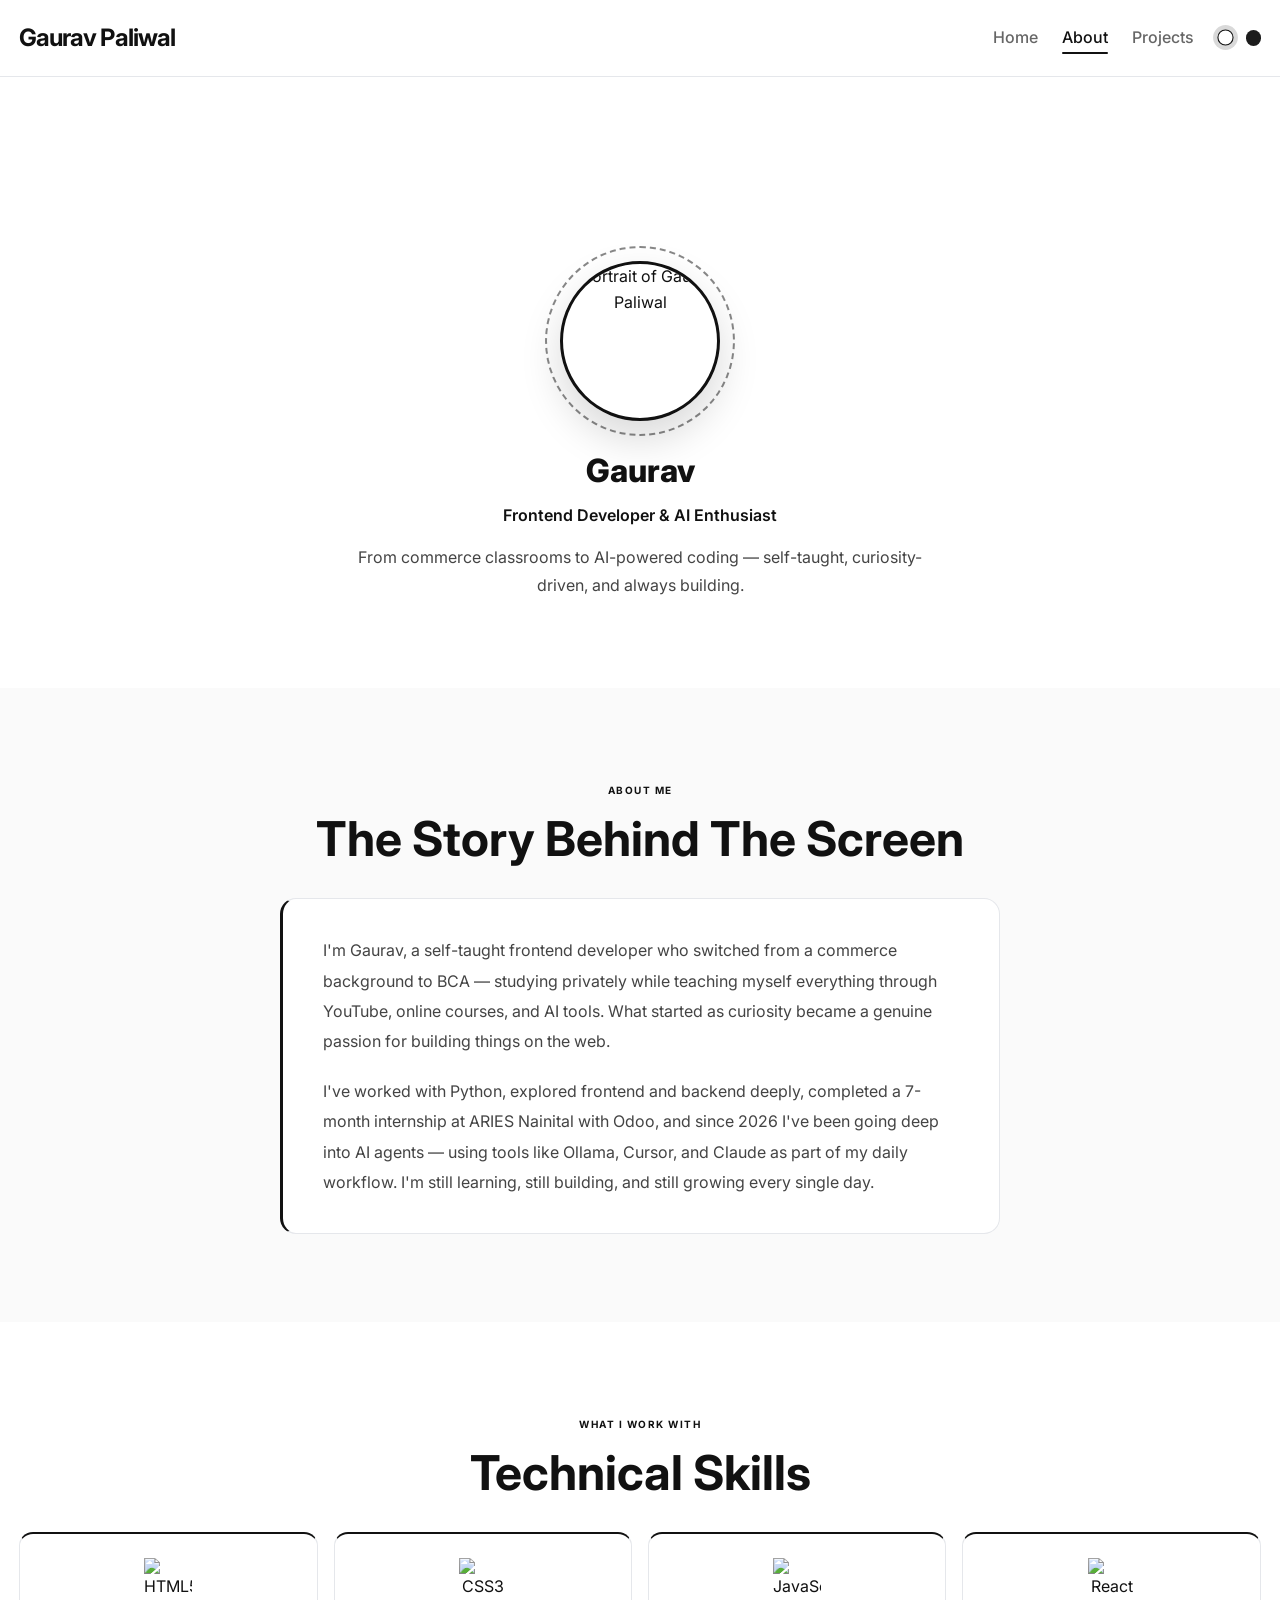
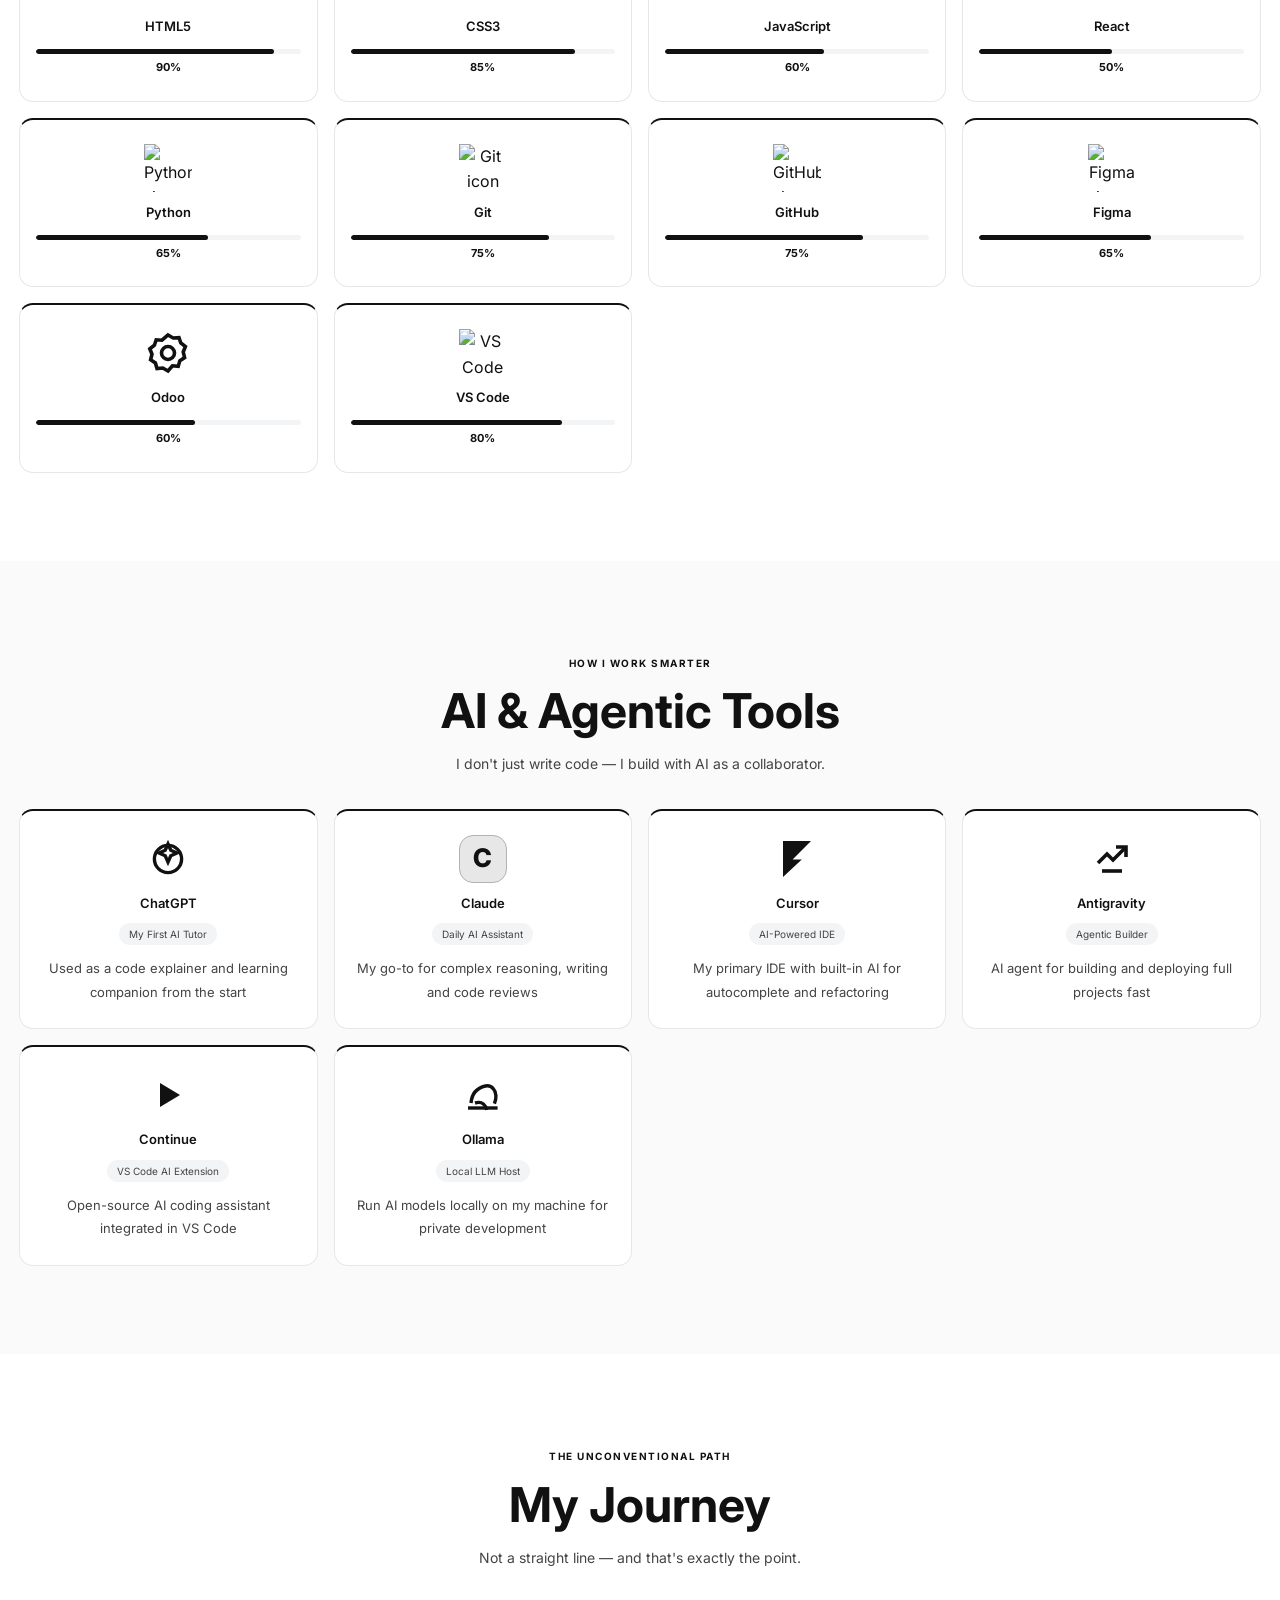
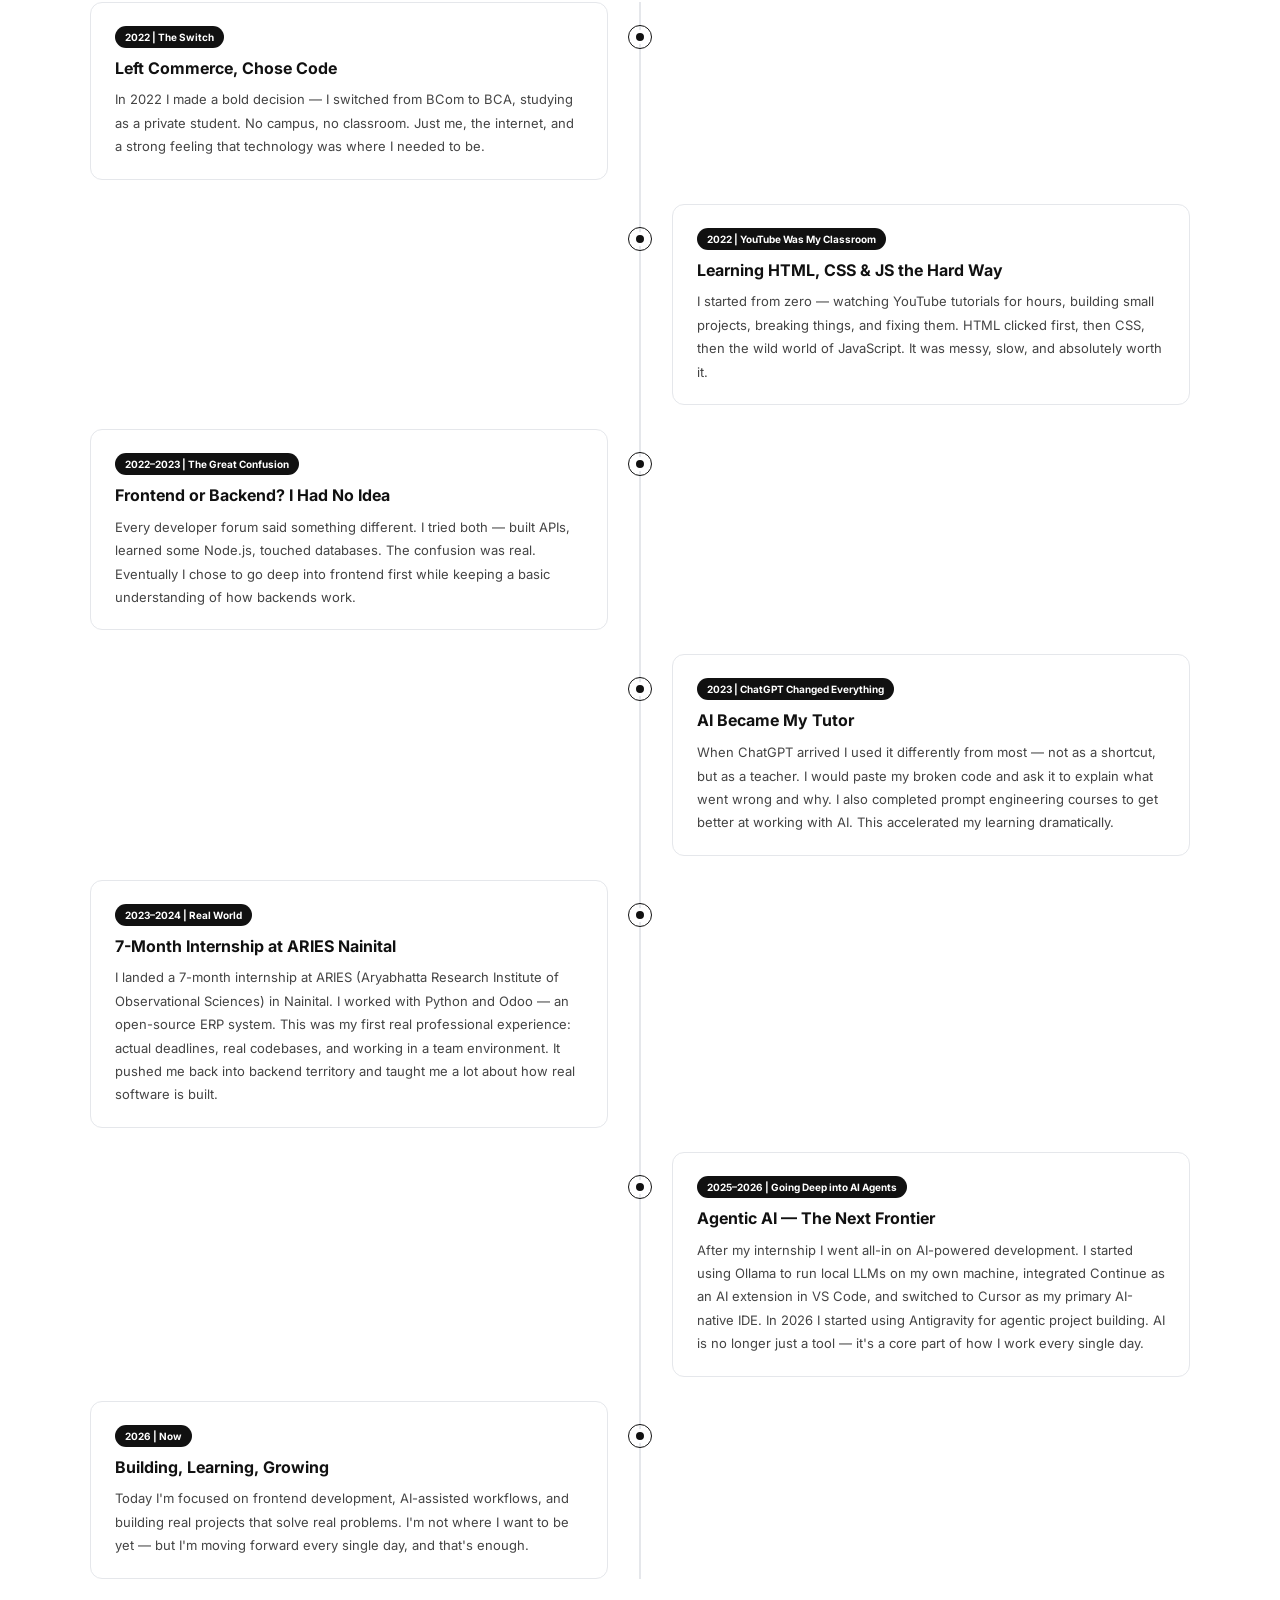
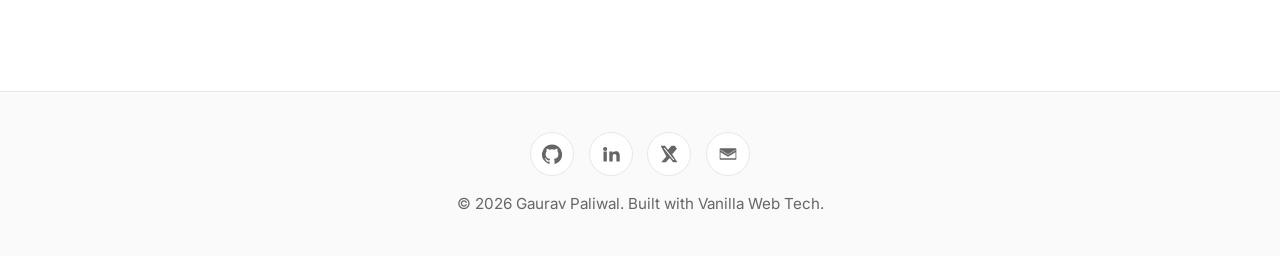
==== about.html @ cbe7b027 "fnl" ====
<!DOCTYPE html>
<html lang="en" data-theme="light">
<head>
  <meta charset="UTF-8">
  <meta name="viewport" content="width=device-width, initial-scale=1.0">
  <meta name="description" content="Learn about Gaurav Paliwal's journey from commerce to frontend development, AI-powered workflows, and continuous learning.">
  <title>About | Gaurav Paliwal</title>
  <script>
    (function () {
      var storedTheme = localStorage.getItem('portfolio-theme');
      document.documentElement.setAttribute('data-theme', storedTheme === 'dark' ? 'dark' : 'light');
    })();
  </script>
  <link rel="stylesheet" href="css/style.css">
</head>
<body class="about-page">
  <header class="site-header">
    <div class="container nav-wrap">
      <a class="logo" href="index.html">Gaurav Paliwal</a>
      <button class="menu-toggle" type="button" aria-label="Toggle navigation menu" aria-expanded="false">
        <span class="menu-toggle-line"></span>
      </button>
      <div class="nav-panel">
        <nav aria-label="Primary navigation">
          <ul class="nav-links">
            <li><a href="index.html">Home</a></li>
            <li><a class="active" href="about.html">About</a></li>
            <li><a href="projects.html">Projects</a></li>
          </ul>
        </nav>
        <div class="theme-switcher" aria-label="Theme switcher">
          <button class="theme-dot" type="button" data-set-theme="light" aria-label="Switch to light theme" aria-pressed="false"></button>
          <button class="theme-dot" type="button" data-set-theme="dark" aria-label="Switch to dark theme" aria-pressed="false"></button>
        </div>
      </div>
    </div>
  </header>

  <main class="page-shell">
    <section class="section about-profile-section">
      <div class="container">
        <div class="about-profile-header reveal is-visible">
          <div class="avatar-shell">
            <span class="avatar-ring"></span>
            <img class="avatar-photo" src="https://placehold.co/320x320/F3F4F6/111111?text=Gaurav" alt="Portrait of Gaurav Paliwal">
          </div>
          <h1 class="about-profile-name">Gaurav</h1>
          <p class="about-profile-role">Frontend Developer &amp; AI Enthusiast</p>
          <p class="about-profile-tagline">From commerce classrooms to AI-powered coding &mdash; self-taught, curiosity-driven, and always building.</p>
        </div>
      </div>
    </section>

    <section class="section about-about-section">
      <div class="container">
        <div class="about-section-head reveal">
          <span class="about-eyebrow">About Me</span>
          <h2 class="about-section-title">The Story Behind The Screen</h2>
        </div>
        <div class="about-story-card reveal">
          <p>I'm Gaurav, a self-taught frontend developer who switched from a commerce background to BCA &mdash; studying privately while teaching myself everything through YouTube, online courses, and AI tools. What started as curiosity became a genuine passion for building things on the web.</p>
          <p>I've worked with Python, explored frontend and backend deeply, completed a 7-month internship at ARIES Nainital with Odoo, and since 2026 I've been going deep into AI agents &mdash; using tools like Ollama, Cursor, and Claude as part of my daily workflow. I'm still learning, still building, and still growing every single day.</p>
        </div>
      </div>
    </section>

    <section class="section about-skills-section">
      <div class="container">
        <div class="about-section-head reveal">
          <span class="about-eyebrow">What I Work With</span>
          <h2 class="about-section-title">Technical Skills</h2>
        </div>
        <div class="about-tools-grid">
          <article class="about-tool-card reveal" style="transition-delay:0ms;">
            <img class="about-tool-image" src="https://cdn.jsdelivr.net/gh/devicons/devicon/icons/html5/html5-original.svg" alt="HTML5 icon">
            <h3 class="about-tool-name">HTML5</h3>
            <div class="about-tool-track"><div class="about-tool-fill" data-progress="90"></div></div>
            <p class="about-tool-value">90%</p>
          </article>
          <article class="about-tool-card reveal" style="transition-delay:80ms;">
            <img class="about-tool-image" src="https://cdn.jsdelivr.net/gh/devicons/devicon/icons/css3/css3-original.svg" alt="CSS3 icon">
            <h3 class="about-tool-name">CSS3</h3>
            <div class="about-tool-track"><div class="about-tool-fill" data-progress="85"></div></div>
            <p class="about-tool-value">85%</p>
          </article>
          <article class="about-tool-card reveal" style="transition-delay:160ms;">
            <img class="about-tool-image" src="https://cdn.jsdelivr.net/gh/devicons/devicon/icons/javascript/javascript-original.svg" alt="JavaScript icon">
            <h3 class="about-tool-name">JavaScript</h3>
            <div class="about-tool-track"><div class="about-tool-fill" data-progress="60"></div></div>
            <p class="about-tool-value">60%</p>
          </article>
          <article class="about-tool-card reveal" style="transition-delay:240ms;">
            <img class="about-tool-image" src="https://cdn.jsdelivr.net/gh/devicons/devicon/icons/react/react-original.svg" alt="React icon">
            <h3 class="about-tool-name">React</h3>
            <div class="about-tool-track"><div class="about-tool-fill" data-progress="50"></div></div>
            <p class="about-tool-value">50%</p>
          </article>
          <article class="about-tool-card reveal" style="transition-delay:320ms;">
            <img class="about-tool-image" src="https://cdn.jsdelivr.net/gh/devicons/devicon/icons/python/python-original.svg" alt="Python icon">
            <h3 class="about-tool-name">Python</h3>
            <div class="about-tool-track"><div class="about-tool-fill" data-progress="65"></div></div>
            <p class="about-tool-value">65%</p>
          </article>
          <article class="about-tool-card reveal" style="transition-delay:400ms;">
            <img class="about-tool-image" src="https://cdn.jsdelivr.net/gh/devicons/devicon/icons/git/git-original.svg" alt="Git icon">
            <h3 class="about-tool-name">Git</h3>
            <div class="about-tool-track"><div class="about-tool-fill" data-progress="75"></div></div>
            <p class="about-tool-value">75%</p>
          </article>
          <article class="about-tool-card reveal" style="transition-delay:480ms;">
            <img class="about-tool-image" src="https://cdn.jsdelivr.net/gh/devicons/devicon/icons/github/github-original.svg" alt="GitHub icon">
            <h3 class="about-tool-name">GitHub</h3>
            <div class="about-tool-track"><div class="about-tool-fill" data-progress="75"></div></div>
            <p class="about-tool-value">75%</p>
          </article>
          <article class="about-tool-card reveal" style="transition-delay:560ms;">
            <img class="about-tool-image" src="https://cdn.jsdelivr.net/gh/devicons/devicon/icons/figma/figma-original.svg" alt="Figma icon">
            <h3 class="about-tool-name">Figma</h3>
            <div class="about-tool-track"><div class="about-tool-fill" data-progress="65"></div></div>
            <p class="about-tool-value">65%</p>
          </article>
          <article class="about-tool-card reveal" style="transition-delay:640ms;">
            <span class="about-inline-icon" aria-hidden="true">
              <svg viewBox="0 0 24 24" fill="none" stroke="currentColor" stroke-width="1.8">
                <path d="M12 3l2.6 1.5 2.9-.2.9 2.7 2.3 1.8-1.1 2.7.7 2.8-2.4 1.6-.8 2.8-2.9-.3L12 21l-2.6-1.5-2.9.3-.8-2.8-2.4-1.6.7-2.8-1.1-2.7 2.3-1.8.9-2.7 2.9.2L12 3Z"></path>
                <circle cx="12" cy="12" r="3.25"></circle>
              </svg>
            </span>
            <h3 class="about-tool-name">Odoo</h3>
            <div class="about-tool-track"><div class="about-tool-fill" data-progress="60"></div></div>
            <p class="about-tool-value">60%</p>
          </article>
          <article class="about-tool-card reveal" style="transition-delay:720ms;">
            <img class="about-tool-image" src="https://cdn.jsdelivr.net/gh/devicons/devicon/icons/vscode/vscode-original.svg" alt="VS Code icon">
            <h3 class="about-tool-name">VS Code</h3>
            <div class="about-tool-track"><div class="about-tool-fill" data-progress="80"></div></div>
            <p class="about-tool-value">80%</p>
          </article>
        </div>
      </div>
    </section>

    <section class="section about-ai-section">
      <div class="container">
        <div class="about-section-head reveal">
          <span class="about-eyebrow">How I Work Smarter</span>
          <h2 class="about-section-title">AI &amp; Agentic Tools</h2>
          <p class="about-section-intro">I don't just write code &mdash; I build with AI as a collaborator.</p>
        </div>
        <div class="about-tools-grid">
          <article class="about-tool-card about-ai-card reveal" style="transition-delay:0ms;">
            <span class="about-inline-icon" aria-hidden="true">
              <svg viewBox="0 0 24 24" fill="none" stroke="currentColor" stroke-width="1.7">
                <circle cx="12" cy="12" r="6.8"></circle>
                <path d="M12 4.5l1.4 3.1 3.1 1.4-3.1 1.4-1.4 3.1-1.4-3.1-3.1-1.4 3.1-1.4L12 4.5Z"></path>
              </svg>
            </span>
            <h3 class="about-tool-name">ChatGPT</h3>
            <span class="about-use-case">My First AI Tutor</span>
            <p class="about-ai-desc">Used as a code explainer and learning companion from the start</p>
          </article>
          <article class="about-tool-card about-ai-card reveal" style="transition-delay:80ms;">
            <span class="about-inline-icon about-letter-icon" aria-hidden="true">C</span>
            <h3 class="about-tool-name">Claude</h3>
            <span class="about-use-case">Daily AI Assistant</span>
            <p class="about-ai-desc">My go-to for complex reasoning, writing and code reviews</p>
          </article>
          <article class="about-tool-card about-ai-card reveal" style="transition-delay:160ms;">
            <span class="about-inline-icon" aria-hidden="true">
              <svg viewBox="0 0 24 24" fill="currentColor">
                <path d="M5 3h14L9.8 12.2h4.6L5 21V3Z"></path>
              </svg>
            </span>
            <h3 class="about-tool-name">Cursor</h3>
            <span class="about-use-case">AI-Powered IDE</span>
            <p class="about-ai-desc">My primary IDE with built-in AI for autocomplete and refactoring</p>
          </article>
          <article class="about-tool-card about-ai-card reveal" style="transition-delay:240ms;">
            <span class="about-inline-icon" aria-hidden="true">
              <svg viewBox="0 0 24 24" fill="none" stroke="currentColor" stroke-width="1.8">
                <path d="M5 14l4.5-4.5 3 3L19 6"></path>
                <path d="M14 6h5v5"></path>
                <path d="M7 18h10"></path>
              </svg>
            </span>
            <h3 class="about-tool-name">Antigravity</h3>
            <span class="about-use-case">Agentic Builder</span>
            <p class="about-ai-desc">AI agent for building and deploying full projects fast</p>
          </article>
          <article class="about-tool-card about-ai-card reveal" style="transition-delay:320ms;">
            <span class="about-inline-icon" aria-hidden="true">
              <svg viewBox="0 0 24 24" fill="currentColor">
                <path d="M8 6l10 6-10 6V6Z"></path>
              </svg>
            </span>
            <h3 class="about-tool-name">Continue</h3>
            <span class="about-use-case">VS Code AI Extension</span>
            <p class="about-ai-desc">Open-source AI coding assistant integrated in VS Code</p>
          </article>
          <article class="about-tool-card about-ai-card reveal" style="transition-delay:400ms;">
            <span class="about-inline-icon" aria-hidden="true">
              <svg viewBox="0 0 24 24" fill="none" stroke="currentColor" stroke-width="1.7">
                <path d="M6 16c.4-4.7 2.8-7.5 7.2-8.5 1.5-.3 3 .2 4 1.4 1.6 1.7 1.6 4.9.5 7.4"></path>
                <path d="M8 16c1.7-.5 3.1-.4 4.2.5 1 .8 1.4 1.9 1.6 3"></path>
                <path d="M4.5 18.5h14.8"></path>
              </svg>
            </span>
            <h3 class="about-tool-name">Ollama</h3>
            <span class="about-use-case">Local LLM Host</span>
            <p class="about-ai-desc">Run AI models locally on my machine for private development</p>
          </article>
        </div>
      </div>
    </section>

    <section class="section about-journey-section">
      <div class="container">
        <div class="timeline-header reveal">
          <span class="about-eyebrow">The Unconventional Path</span>
          <h2 class="about-section-title">My Journey</h2>
          <p class="about-section-intro">Not a straight line &mdash; and that's exactly the point.</p>
        </div>
        <div class="about-timeline">
          <article class="about-timeline-item left reveal-left">
            <span class="about-timeline-dot" aria-hidden="true"></span>
            <div class="about-timeline-card">
              <span class="about-timeline-badge">2022 | The Switch</span>
              <h3>Left Commerce, Chose Code</h3>
              <p>In 2022 I made a bold decision &mdash; I switched from BCom to BCA, studying as a private student. No campus, no classroom. Just me, the internet, and a strong feeling that technology was where I needed to be.</p>
            </div>
          </article>
          <article class="about-timeline-item right reveal-right">
            <span class="about-timeline-dot" aria-hidden="true"></span>
            <div class="about-timeline-card">
              <span class="about-timeline-badge">2022 | YouTube Was My Classroom</span>
              <h3>Learning HTML, CSS &amp; JS the Hard Way</h3>
              <p>I started from zero &mdash; watching YouTube tutorials for hours, building small projects, breaking things, and fixing them. HTML clicked first, then CSS, then the wild world of JavaScript. It was messy, slow, and absolutely worth it.</p>
            </div>
          </article>
          <article class="about-timeline-item left reveal-left">
            <span class="about-timeline-dot" aria-hidden="true"></span>
            <div class="about-timeline-card">
              <span class="about-timeline-badge">2022&ndash;2023 | The Great Confusion</span>
              <h3>Frontend or Backend? I Had No Idea</h3>
              <p>Every developer forum said something different. I tried both &mdash; built APIs, learned some Node.js, touched databases. The confusion was real. Eventually I chose to go deep into frontend first while keeping a basic understanding of how backends work.</p>
            </div>
          </article>
          <article class="about-timeline-item right reveal-right">
            <span class="about-timeline-dot" aria-hidden="true"></span>
            <div class="about-timeline-card">
              <span class="about-timeline-badge">2023 | ChatGPT Changed Everything</span>
              <h3>AI Became My Tutor</h3>
              <p>When ChatGPT arrived I used it differently from most &mdash; not as a shortcut, but as a teacher. I would paste my broken code and ask it to explain what went wrong and why. I also completed prompt engineering courses to get better at working with AI. This accelerated my learning dramatically.</p>
            </div>
          </article>
          <article class="about-timeline-item left reveal-left">
            <span class="about-timeline-dot" aria-hidden="true"></span>
            <div class="about-timeline-card">
              <span class="about-timeline-badge">2023&ndash;2024 | Real World</span>
              <h3>7-Month Internship at ARIES Nainital</h3>
              <p>I landed a 7-month internship at ARIES (Aryabhatta Research Institute of Observational Sciences) in Nainital. I worked with Python and Odoo &mdash; an open-source ERP system. This was my first real professional experience: actual deadlines, real codebases, and working in a team environment. It pushed me back into backend territory and taught me a lot about how real software is built.</p>
            </div>
          </article>
          <article class="about-timeline-item right reveal-right">
            <span class="about-timeline-dot" aria-hidden="true"></span>
            <div class="about-timeline-card">
              <span class="about-timeline-badge">2025&ndash;2026 | Going Deep into AI Agents</span>
              <h3>Agentic AI &mdash; The Next Frontier</h3>
              <p>After my internship I went all-in on AI-powered development. I started using Ollama to run local LLMs on my own machine, integrated Continue as an AI extension in VS Code, and switched to Cursor as my primary AI-native IDE. In 2026 I started using Antigravity for agentic project building. AI is no longer just a tool &mdash; it's a core part of how I work every single day.</p>
            </div>
          </article>
          <article class="about-timeline-item left reveal-left">
            <span class="about-timeline-dot" aria-hidden="true"></span>
            <div class="about-timeline-card">
              <span class="about-timeline-badge">2026 | Now</span>
              <h3>Building, Learning, Growing</h3>
              <p>Today I'm focused on frontend development, AI-assisted workflows, and building real projects that solve real problems. I'm not where I want to be yet &mdash; but I'm moving forward every single day, and that's enough.</p>
            </div>
          </article>
        </div>
      </div>
    </section>
  </main>

  <footer class="footer">
    <div class="container footer-inner">
      <div class="social-links">
        <a class="social-link" href="https://github.com" target="_blank" rel="noreferrer" aria-label="GitHub">
          <svg width="20" height="20" viewBox="0 0 24 24" fill="currentColor" aria-hidden="true"><path d="M12 .5a12 12 0 0 0-3.79 23.39c.6.11.82-.26.82-.58v-2.24c-3.34.73-4.04-1.41-4.04-1.41-.55-1.37-1.33-1.73-1.33-1.73-1.09-.73.08-.72.08-.72 1.2.09 1.84 1.23 1.84 1.23 1.08 1.83 2.82 1.3 3.51.99.11-.77.42-1.29.76-1.58-2.67-.3-5.47-1.31-5.47-5.86 0-1.3.47-2.36 1.23-3.19-.12-.3-.53-1.54.12-3.21 0 0 1.01-.32 3.3 1.22a11.48 11.48 0 0 1 6 0c2.29-1.54 3.3-1.22 3.3-1.22.65 1.67.24 2.91.12 3.21.77.83 1.23 1.89 1.23 3.19 0 4.56-2.81 5.56-5.49 5.85.43.37.82 1.1.82 2.22v3.29c0 .32.22.69.83.58A12 12 0 0 0 12 .5Z"/></svg>
        </a>
        <a class="social-link" href="https://linkedin.com" target="_blank" rel="noreferrer" aria-label="LinkedIn">
          <svg width="20" height="20" viewBox="0 0 24 24" fill="currentColor" aria-hidden="true"><path d="M4.98 3.5A2.48 2.48 0 1 0 5 8.46a2.48 2.48 0 0 0-.02-4.96ZM3 9h4v12H3Zm7 0h3.83v1.64h.05c.53-1.01 1.84-2.08 3.79-2.08 4.05 0 4.8 2.5 4.8 5.76V21h-4v-5.89c0-1.4-.03-3.2-2.08-3.2-2.08 0-2.4 1.52-2.4 3.1V21h-4Z"/></svg>
        </a>
        <a class="social-link" href="https://twitter.com" target="_blank" rel="noreferrer" aria-label="Twitter/X">
          <svg width="20" height="20" viewBox="0 0 24 24" fill="currentColor" aria-hidden="true"><path d="m18.9 2 2.6 3.7-5.7 6.5L22 22h-5.1l-4-5.2L8.2 22H2.6l6.2-7.1L2 2h5.2l3.6 4.8L15 2Zm-1.8 17.1h1.4L6.9 4.8H5.4Z"/></svg>
        </a>
        <a class="social-link" href="mailto:gaurav@example.com" aria-label="Email">
          <svg width="20" height="20" viewBox="0 0 24 24" fill="currentColor" aria-hidden="true"><path d="M3 5h18a1 1 0 0 1 1 1v12a1 1 0 0 1-1 1H3a1 1 0 0 1-1-1V6a1 1 0 0 1 1-1Zm0 2v.51l9 5.4 9-5.4V7l-9 5.4L3 7Zm18 10V9.84l-8.48 5.09a1 1 0 0 1-1.04 0L3 9.84V17h18Z"/></svg>
        </a>
      </div>
      <p class="footer-note">&copy; 2026 Gaurav Paliwal. Built with Vanilla Web Tech.</p>
    </div>
  </footer>

  <script src="js/main.js"></script>
</body>
</html>
---- css/style.css ----
@import url('https://fonts.googleapis.com/css2?family=Inter:wght@400;500;600;700&display=swap');

:root,
html[data-theme="light"] {
  --bg: #ffffff;
  --bg-secondary: #fafafa;
  --bg-card: #ffffff;
  --surface: #f3f4f6;
  --accent: #111111;
  --accent-glow: rgba(0, 0, 0, 0.15);
  --text: #111111;
  --text-muted: #666666;
  --border: #e5e7eb;
  --tag-bg: #f3f4f6;
  --tag-text: #444444;
  --nav-bg: rgba(255, 255, 255, 0.95);
  --skill-track: #f3f4f6;
  --skill-fill: #111111;
  --geo-color: #111111;
  --name-gradient: linear-gradient(90deg, #111111, #444444);
  --projects-title-gradient: linear-gradient(90deg, #111111 30%, #444444);
  --projects-divider-gradient: linear-gradient(90deg, #111111, transparent);
  --project-thumb-bg: linear-gradient(135deg, #f0f0f0, #e8e8e8);
  --light-dot-fill: #ffffff;
  --light-dot-border: #111111;
  --dark-dot-fill: #1c1c1c;
}

html[data-theme="dark"] {
  --bg: #1c1c1c;
  --bg-secondary: #242424;
  --bg-card: #242424;
  --surface: #2d2d2d;
  --accent: #00ffb2;
  --accent-glow: rgba(0, 255, 178, 0.25);
  --text: #ffffff;
  --text-muted: #888888;
  --border: #333333;
  --tag-bg: #1a3330;
  --tag-text: #00ffb2;
  --nav-bg: rgba(28, 28, 28, 0.95);
  --skill-track: #2d2d2d;
  --skill-fill: #00ffb2;
  --geo-color: #00ffb2;
  --name-gradient: linear-gradient(90deg, #ffffff, #00ffb2);
  --projects-title-gradient: linear-gradient(90deg, #f8f8f8 30%, #00ffb2);
  --projects-divider-gradient: linear-gradient(90deg, #00ffb2, transparent);
  --project-thumb-bg: linear-gradient(135deg, #1e2a28, #181818);
}

* {
  box-sizing: border-box;
  margin: 0;
  padding: 0;
}

html {
  scroll-behavior: smooth;
}

body {
  background: var(--bg);
  color: var(--text);
  font-family: "Inter", sans-serif;
  line-height: 1.6;
  transition: background-color 0s, color 0s;
}

body.menu-open {
  overflow: hidden;
}

a {
  color: inherit;
  text-decoration: none;
}

button,
input,
textarea,
select {
  font: inherit;
}

button {
  background: none;
  border: 0;
  color: inherit;
  cursor: pointer;
}

img {
  display: block;
  max-width: 100%;
}

ul {
  list-style: none;
}

::selection {
  background: var(--accent);
  color: var(--bg);
}

.container {
  margin: 0 auto;
  max-width: 1440px;
  padding: 0 1rem;
  width: 100%;
}

.section {
  padding: 4.5rem 0;
}

.section-head {
  margin-bottom: 2rem;
}

.eyebrow {
  color: var(--text-muted);
  display: inline-block;
  font-size: 0.9rem;
  font-weight: 600;
  letter-spacing: 0.08em;
  margin-bottom: 0.9rem;
  text-transform: uppercase;
}

.section-title,
.page-title {
  font-size: clamp(2rem, 4vw, 3rem);
  line-height: 1.1;
  margin-bottom: 0.8rem;
}

.section-subtitle,
.page-intro,
.muted-text {
  color: var(--text-muted);
}

.page-shell {
  padding-top: 6rem;
}

.btn {
  align-items: center;
  border: 1px solid var(--accent);
  border-radius: 999px;
  display: inline-flex;
  font-weight: 600;
  gap: 0.5rem;
  justify-content: center;
  min-height: 3rem;
  padding: 0.8rem 1.35rem;
  transition: transform 0.25s ease, box-shadow 0.25s ease, background-color 0.25s ease, color 0.25s ease, border-color 0.25s ease;
}

.btn:hover,
.btn:focus-visible {
  box-shadow: 0 18px 30px var(--accent-glow);
  transform: translateY(-2px);
}

.btn-primary {
  background: var(--accent);
  color: var(--bg);
}

.btn-secondary {
  background: transparent;
  color: var(--accent);
}

.site-header {
  background: var(--nav-bg);
  backdrop-filter: blur(12px);
  border-bottom: 1px solid var(--border);
  left: 0;
  position: sticky;
  top: 0;
  width: 100%;
  z-index: 1000;
}

.site-header.scrolled {
  box-shadow: 0 14px 30px var(--accent-glow);
}

.nav-wrap {
  align-items: center;
  display: flex;
  gap: 1rem;
  justify-content: space-between;
  min-height: 4.75rem;
}

.logo {
  color: var(--accent);
  font-size: 1.5rem;
  font-weight: 700;
  letter-spacing: -0.04em;
}

.nav-panel {
  align-items: center;
  display: flex;
  gap: 1.5rem;
  margin-left: auto;
}

.nav-links {
  align-items: center;
  display: flex;
  gap: 1.5rem;
}

.nav-links a {
  color: var(--text-muted);
  font-weight: 500;
  padding: 0.3rem 0;
  position: relative;
  transition: color 0.25s ease;
}

.nav-links a::after {
  background: var(--accent);
  border-radius: 999px;
  bottom: -0.1rem;
  content: "";
  height: 2px;
  left: 0;
  position: absolute;
  transform: scaleX(0);
  transform-origin: left;
  transition: transform 0.25s ease;
  width: 100%;
}

.nav-links a:hover,
.nav-links a.active {
  color: var(--text);
}

.nav-links a:hover::after,
.nav-links a.active::after {
  transform: scaleX(1);
}

.theme-switcher {
  align-items: center;
  display: flex;
  gap: 0.75rem;
}

.theme-dot {
  border: 1px solid transparent;
  border-radius: 50%;
  height: 0.95rem;
  position: relative;
  transition: box-shadow 0.25s ease, transform 0.25s ease, border-color 0.25s ease;
  width: 0.95rem;
}

.theme-icon-button {
  align-items: center;
  background: var(--bg-card);
  border: 1px solid var(--border);
  border-radius: 999px;
  display: inline-flex;
  height: 2.1rem;
  justify-content: center;
  width: 2.1rem;
}

.theme-icon {
  color: var(--text);
  font-size: 0.95rem;
  line-height: 1;
}

.theme-dot[data-set-theme="light"] {
  background: var(--light-dot-fill);
  border-color: var(--light-dot-border);
}

.theme-dot[data-set-theme="dark"] {
  background: var(--dark-dot-fill);
}

.theme-dot.active {
  box-shadow: 0 0 0 4px var(--accent-glow);
  transform: scale(1.08);
}

.theme-icon-button.active {
  background: color-mix(in srgb, var(--accent) 10%, var(--bg-card));
  border-color: color-mix(in srgb, var(--accent) 45%, var(--border));
}

.menu-toggle {
  align-items: center;
  display: none;
  height: 2.7rem;
  justify-content: center;
  position: relative;
  width: 2.7rem;
}

.menu-toggle-line,
.menu-toggle::before,
.menu-toggle::after {
  background: var(--text);
  border-radius: 999px;
  content: "";
  height: 2px;
  position: absolute;
  transition: transform 0.25s ease, opacity 0.25s ease;
  width: 1.35rem;
}

.menu-toggle::before {
  transform: translateY(-0.38rem);
}

.menu-toggle::after {
  transform: translateY(0.38rem);
}

.menu-toggle.active .menu-toggle-line {
  opacity: 0;
}

.menu-toggle.active::before {
  transform: rotate(45deg);
}

.menu-toggle.active::after {
  transform: rotate(-45deg);
}

.hero {
  align-items: center;
  display: flex;
  min-height: 100vh;
  overflow: hidden;
  padding: 6.5rem 0 3rem;
  position: relative;
}

.hero::before {
  background:
    radial-gradient(circle at top right, var(--accent-glow), transparent 32%),
    radial-gradient(circle at bottom left, var(--accent-glow), transparent 28%);
  content: "";
  inset: 0;
  pointer-events: none;
  position: absolute;
}

.hero-geo {
  animation: floatGeo 6s ease-in-out infinite;
  pointer-events: none;
  position: absolute;
}

.geo-top-right {
  background: var(--geo-color);
  height: 8rem;
  opacity: 0.12;
  right: 8%;
  top: 15%;
  transform: rotate(24deg);
  width: 8rem;
}

.geo-bottom-left {
  background: var(--geo-color);
  border-radius: 50%;
  bottom: 16%;
  height: 4.25rem;
  left: 7%;
  opacity: 0.15;
  width: 4.25rem;
}

.geo-top-left {
  background: var(--surface);
  height: 3.25rem;
  left: 9%;
  opacity: 0.3;
  top: 18%;
  transform: rotate(30deg);
  width: 3.25rem;
}

.hero-inner {
  align-items: center;
  display: grid;
  gap: 2rem;
  justify-items: center;
  position: relative;
  text-align: center;
  width: 100%;
  z-index: 1;
}

.hero-copy {
  max-width: 780px;
}

.hero-greeting {
  color: var(--text-muted);
  font-size: 1rem;
  margin-bottom: 0.75rem;
}

.hero-name {
  background: var(--name-gradient);
  background-clip: text;
  color: transparent;
  font-size: clamp(3.4rem, 10vw, 6rem);
  letter-spacing: -0.07em;
  line-height: 0.95;
  margin-bottom: 1rem;
}

.typing-line {
  color: var(--text);
  font-size: clamp(1.15rem, 3vw, 1.7rem);
  font-weight: 600;
  margin-bottom: 1.5rem;
  min-height: 2.1rem;
}

.typing-cursor {
  animation: blinkCursor 0.8s step-end infinite;
  color: var(--accent);
}

.hero-description {
  color: var(--text-muted);
  font-size: 1.05rem;
  margin: 0 auto 2rem;
  max-width: 40rem;
}

.hero-actions {
  display: flex;
  flex-wrap: wrap;
  gap: 1rem;
  justify-content: center;
}

.hero.hero-ready .hero-fade {
  animation: heroFadeUp 0.8s ease forwards;
}

.hero.hero-ready .hero-fade:nth-child(2) {
  animation-delay: 0.12s;
}

.hero.hero-ready .hero-fade:nth-child(3) {
  animation-delay: 0.24s;
}

.hero.hero-ready .hero-fade:nth-child(4) {
  animation-delay: 0.36s;
}

.avatar-shell {
  display: grid;
  place-items: center;
  position: relative;
}

.avatar-ring {
  animation: spinRing 20s linear infinite;
  border: 2px dashed var(--accent);
  border-radius: 50%;
  height: 13.5rem;
  opacity: 0.5;
  position: absolute;
  width: 13.5rem;
}

.avatar-photo {
  border: 3px solid var(--accent);
  border-radius: 50%;
  box-shadow: 0 18px 40px var(--accent-glow);
  height: 11.5rem;
  object-fit: cover;
  width: 11.5rem;
}

.about-preview {
  background: var(--bg-secondary);
}

.about-preview-card,
.project-detail-content,
.project-detail-meta {
  background: var(--bg-card);
  border: 1px solid var(--border);
  border-radius: 1.5rem;
}

.about-preview-card {
  padding: 2rem;
}

.about-preview-card p {
  color: var(--text-muted);
  max-width: 46rem;
}

.text-link {
  color: var(--accent);
  display: inline-flex;
  font-weight: 600;
  margin-top: 1rem;
}

.skills-list {
  display: grid;
  gap: 1.1rem;
  grid-template-columns: 1fr 1fr;
}

.skill-row {
  align-items: center;
  background: var(--bg-card);
  border: 1px solid var(--border);
  border-radius: 1rem;
  display: grid;
  gap: 0.95rem;
  grid-template-columns: auto minmax(0, 130px) minmax(0, 1fr) auto;
  padding: 1rem 1.05rem;
}

.skill-label {
  color: var(--text);
  font-weight: 600;
}

.skill-percentage {
  color: var(--text-muted);
  font-size: 0.95rem;
  font-weight: 600;
}

.skill-icon,
.brand-icon {
  background: currentColor;
  display: inline-block;
  flex-shrink: 0;
  mask-position: center;
  mask-repeat: no-repeat;
  mask-size: contain;
  -webkit-mask-position: center;
  -webkit-mask-repeat: no-repeat;
  -webkit-mask-size: contain;
}

.skill-icon {
  height: 1.6rem;
  width: 1.6rem;
}

.brand-icon {
  height: 2.6rem;
  width: 2.6rem;
}

.skill-track,
.mini-skill-track {
  background: var(--skill-track);
  border-radius: 999px;
  overflow: hidden;
  position: relative;
}

.skill-track {
  height: 0.72rem;
}

.mini-skill-track {
  height: 0.6rem;
}

.skill-fill,
.mini-skill-fill {
  background: var(--skill-fill);
  border-radius: inherit;
  height: 100%;
  transition: width 1.1s ease;
  width: 0;
}

.projects-grid {
  display: grid;
  gap: 1.5rem;
  grid-template-columns: 1fr;
}

.project-card {
  background: var(--bg-card);
  border: 1px solid var(--border);
  border-radius: 1.25rem;
  display: flex;
  flex-direction: column;
  overflow: hidden;
  transition: transform 0.28s ease, box-shadow 0.28s ease, border-color 0.28s ease;
}

.project-card:hover,
.project-card:focus-within {
  box-shadow: 0 20px 40px var(--accent-glow);
  transform: translateY(-8px);
}

.projects-page-header {
  padding: 5.5rem 1rem 3.5rem;
  text-align: center;
}

.projects-page-shell {
  min-height: 100vh;
}

.projects-stage {
  overflow: hidden;
  position: relative;
}

.projects-stage::before {
  background:
    radial-gradient(circle at top left, var(--accent-glow), transparent 26%),
    radial-gradient(circle at bottom right, color-mix(in srgb, var(--accent) 8%, transparent), transparent 30%);
  content: "";
  inset: 0;
  pointer-events: none;
  position: absolute;
}

.projects-orb {
  border-radius: 50%;
  pointer-events: none;
  position: absolute;
}

.orb-one {
  animation: floatGeo 8s ease-in-out infinite;
  background: color-mix(in srgb, var(--accent) 8%, transparent);
  height: 18rem;
  right: -4rem;
  top: 4rem;
  width: 18rem;
}

.orb-two {
  animation: floatGeo 9s ease-in-out infinite reverse;
  background: color-mix(in srgb, var(--accent) 5%, transparent);
  bottom: 6rem;
  height: 12rem;
  left: -3rem;
  width: 12rem;
}

.projects-page-header .eyebrow {
  color: var(--accent);
  font-size: 11px;
  font-weight: 700;
  letter-spacing: 0.15em;
  margin-bottom: 0.7rem;
}

.projects-page-title {
  background: var(--projects-title-gradient);
  background-clip: text;
  color: transparent;
  font-size: clamp(2.8rem, 6vw, 4.5rem);
  font-weight: 800;
  letter-spacing: -0.06em;
  line-height: 1.05;
  margin-bottom: 1rem;
}

.projects-page-intro {
  color: var(--text-muted);
  font-size: 1.08rem;
  line-height: 2;
  margin: 0 auto;
  max-width: 700px;
}

.projects-divider {
  background: var(--projects-divider-gradient);
  border-radius: 999px;
  height: 2px;
  margin: 1.2rem auto 0;
  width: 56px;
}

.projects-header-load {
  animation: heroFadeUp 0.75s ease both;
}

.projects-highlight-row {
  display: flex;
  flex-wrap: wrap;
  gap: 0.75rem;
  justify-content: center;
  margin-top: 1.6rem;
}

.projects-highlight-pill {
  background: color-mix(in srgb, var(--accent) 6%, var(--bg-card));
  border: 1px solid color-mix(in srgb, var(--accent) 18%, var(--border));
  border-radius: 999px;
  box-shadow: 0 10px 24px color-mix(in srgb, var(--accent-glow) 50%, transparent);
  color: var(--text);
  font-size: 0.82rem;
  font-weight: 700;
  letter-spacing: 0.04em;
  padding: 0.7rem 1rem;
}

.projects-listing {
  padding: 0 12px 90px;
}

.projects-listing .projects-grid {
  gap: 28px;
  position: relative;
  z-index: 1;
}

.project-card {
  background: var(--bg-card);
  border: 1px solid var(--border);
  border-radius: 20px;
  box-shadow: 0 12px 30px color-mix(in srgb, var(--accent-glow) 28%, transparent);
  overflow: hidden;
  transition: all 0.35s ease;
}

.project-card:hover,
.project-card:focus-within {
  border-color: color-mix(in srgb, var(--accent) 40%, var(--border));
  box-shadow: 0 8px 32px var(--accent-glow), 0 0 0 1px color-mix(in srgb, var(--accent) 20%, transparent);
  transform: scale(1.025);
}

.project-thumb {
  align-items: center;
  background: var(--project-thumb-bg);
  border-bottom: 0.5px solid var(--border);
  display: flex;
  height: 260px;
  justify-content: center;
  overflow: hidden;
  position: relative;
}

.project-thumb::before {
  animation: driftShape 8s ease-in-out infinite;
  border: 1px solid color-mix(in srgb, var(--accent) 15%, transparent);
  border-radius: 8px;
  content: "";
  height: 50px;
  position: absolute;
  right: 22px;
  top: 20px;
  transform: rotate(25deg);
  width: 50px;
}

.project-thumb::after {
  animation: pulseGlow 5s ease-in-out infinite;
  background: color-mix(in srgb, var(--accent) 6%, transparent);
  border-radius: 50%;
  content: "";
  bottom: 18px;
  height: 24px;
  left: 18px;
  position: absolute;
  width: 24px;
}

.project-thumb img {
  height: 100%;
  object-fit: cover;
  position: relative;
  transition: transform 0.45s ease, filter 0.45s ease;
  width: 100%;
  z-index: 1;
}

.project-card:hover .project-thumb img,
.project-card:focus-within .project-thumb img {
  filter: saturate(1.05);
  transform: scale(1.04);
}

.project-thumb-placeholder {
  align-items: center;
  background: color-mix(in srgb, var(--accent) 8%, transparent);
  border: 1px solid color-mix(in srgb, var(--accent) 20%, transparent);
  border-radius: 12px;
  color: var(--accent);
  display: inline-flex;
  height: 48px;
  justify-content: center;
  position: relative;
  width: 48px;
  z-index: 1;
}

.project-body {
  display: flex;
  flex: 1;
  flex-direction: column;
  gap: 0;
  padding: 24px 24px 28px;
}

.project-category {
  color: var(--border);
  font-size: 10px;
  font-weight: 700;
  letter-spacing: 0.12em;
  margin-bottom: 10px;
  text-transform: uppercase;
}

.project-name {
  color: var(--text);
  font-size: 1.55rem;
  font-weight: 800;
  line-height: 1.28;
  margin-bottom: 0.85rem;
}

.project-description {
  color: var(--text-muted);
  font-size: 1.02rem;
  line-height: 2;
  margin-bottom: 1.15rem;
}

.project-tag-list {
  display: flex;
  flex-wrap: wrap;
  gap: 0.5rem;
  margin-bottom: 1.4rem;
}

.project-tag {
  background: var(--tag-bg);
  border: 0.5px solid color-mix(in srgb, var(--accent) 20%, transparent);
  border-radius: 5px;
  color: var(--tag-text);
  font-size: 11px;
  font-weight: 600;
  padding: 5px 9px;
}

.project-link {
  align-items: center;
  background: color-mix(in srgb, var(--accent) 5%, transparent);
  border: 1px solid color-mix(in srgb, var(--accent) 30%, transparent);
  border-radius: 20px;
  color: var(--accent);
  display: inline-flex;
  font-size: 12px;
  font-weight: 600;
  justify-content: center;
  padding: 10px 18px;
  transition: background-color 0.25s ease, color 0.25s ease, border-color 0.25s ease;
}

.project-link:hover,
.project-link:focus-visible {
  background: var(--accent);
  color: var(--bg);
}

.project-card.reveal {
  transform: translateY(30px);
}

.project-card.reveal.is-visible {
  transform: translateY(0);
}

.case-page {
  margin: 0 auto;
  max-width: 100%;
  width: 100%;
}

.case-back-bar,
.case-section,
.case-bottom-back {
  border-bottom: 0.5px solid var(--border);
}

.case-back-bar {
  padding: 16px 18px;
}

.case-back-link,
.case-bottom-back-link {
  color: var(--text-muted);
  font-size: 12px;
  transition: color 0.2s ease;
}

.case-back-link:hover,
.case-back-link:focus-visible,
.case-bottom-back-link:hover,
.case-bottom-back-link:focus-visible {
  color: var(--accent);
}

.case-section {
  padding: 40px 18px;
}

.case-hero-image {
  animation: heroFadeUp 0.7s ease both;
  border: 0.5px solid var(--border);
  border-radius: 14px;
  height: auto;
  margin-bottom: 0;
  max-height: 620px;
  object-fit: cover;
  width: 100%;
}

.case-eyebrow {
  color: var(--accent);
  display: block;
  font-size: 12px;
  font-weight: 700;
  letter-spacing: 0.18em;
  margin-bottom: 16px;
  text-align: center;
  text-transform: uppercase;
}

.case-eyebrow.small {
  display: block;
  text-align: center;
  font-size: 16px;
  letter-spacing: 0.12em;
  margin-bottom: 24px;
}

.case-title {
  background: var(--projects-title-gradient);
  -webkit-background-clip: text;
  background-clip: text;
  color: transparent;
  font-size: clamp(3rem, 7vw, 5.5rem);
  font-weight: 800;
  letter-spacing: -0.04em;
  line-height: 1.1;
  margin-bottom: 16px;
  text-align: center;
}

.project-title {
  background: var(--projects-title-gradient);
  -webkit-background-clip: text;
  background-clip: text;
  color: transparent;
  font-size: clamp(2.5rem, 6vw, 4.5rem);
  font-weight: 800;
  letter-spacing: -0.04em;
  line-height: 1.1;
  margin-bottom: 24px;
  text-align: center;
}

.case-tagline,
.case-text,
.idea-text,
.challenge-text {
  color: var(--text-muted);
}

.case-tagline {
  font-size: 1.25rem;
  line-height: 1.8;
  margin: 0 auto 28px;
  max-width: 800px;
  text-align: center;
}

.case-tag-row,
.case-chip-row,
.case-feature-row {
  display: flex;
  flex-wrap: wrap;
}

.case-tag-row {
  gap: 8px;
  justify-content: center;
  margin-bottom: 24px;
}

.case-chip-row {
  gap: 10px;
}

.case-feature-row {
  gap: 12px;
  justify-content: center;
}

.case-tag,
.case-chip {
  font-size: 12px;
}

.case-tag {
  background: var(--tag-bg);
  border: 0.5px solid color-mix(in srgb, var(--accent) 20%, transparent);
  border-radius: 5px;
  color: var(--tag-text);
  padding: 4px 8px;
}

.case-actions {
  display: flex;
  flex-wrap: wrap;
  gap: 14px;
  justify-content: center;
}

.case-btn {
  border-radius: 20px;
  font-size: 12px;
  padding: 9px 22px;
}

.case-btn-primary {
  background: var(--accent);
  border: 1px solid var(--accent);
  color: var(--bg);
}

.case-btn-secondary {
  border: 1px solid var(--border);
  color: var(--text-muted);
}

.case-text {
  font-size: 1.05rem;
  line-height: 2.05;
}

.case-copy {
  display: grid;
  gap: 1rem;
}

.idea-block,
.challenge-entry {
  background: color-mix(in srgb, var(--accent) 4%, transparent);
  border-left: 2px solid var(--accent);
  border-radius: 0 10px 10px 0;
}

.idea-block {
  margin-top: 14px;
  padding: 14px 18px;
}

.idea-label {
  color: var(--accent);
  display: block;
  font-size: 10px;
  font-weight: 700;
  letter-spacing: 0.05em;
  margin-bottom: 5px;
}

.idea-text,
.challenge-text {
  font-size: 0.98rem;
  line-height: 1.95;
}

.case-chip {
  background: var(--bg-card);
  border: 1px solid var(--border);
  border-radius: 8px;
  color: var(--text-muted);
  padding: 8px 14px;
  font-size: 13px;
  font-weight: 500;
  transition: all 0.2s ease;
}

.case-feature-chip {
  background: var(--bg-card);
  border: 1px solid color-mix(in srgb, var(--accent) 30%, var(--border));
  border-radius: 12px;
  color: var(--text);
  font-weight: 500;
  padding: 12px 20px;
  font-size: 16px;
  box-shadow: 0 4px 12px color-mix(in srgb, var(--accent-glow) 30%, transparent);
}

.case-screenshots-grid {
  display: grid;
  gap: 10px;
  grid-template-columns: repeat(2, minmax(0, 1fr));
}

.case-screenshot {
  border: 0.5px solid var(--border);
  border-radius: 10px;
  height: 220px;
  object-fit: cover;
  transition: all 0.2s ease;
  width: 100%;
}

.case-screenshot:hover {
  border-color: color-mix(in srgb, var(--accent) 50%, var(--border));
  box-shadow: 0 10px 24px var(--accent-glow);
  transform: scale(1.01);
}

.case-challenges-grid {
  display: grid;
  grid-template-columns: repeat(2, 1fr);
  gap: 20px;
}

@media (max-width: 768px) {
  .case-challenges-grid {
    grid-template-columns: 1fr;
  }
}

.challenge-entry {
  height: 100%;
  padding: 20px 24px;
}

.challenge-label,
.solution-line .challenge-label {
  display: inline;
  font-size: 14px;
  font-weight: 700;
  margin-right: 4px;
  text-transform: none;
}

.tech-html,
.tech-css,
.tech-javascript,
.tech-firebase,
.tech-es6-modules,
.tech-vanilla-js,
.tech-fetch-api,
.tech-local-storage,
.tech-local-storage-api,
.tech-dashboard-ui,
.tech-api,
.tech-search-ui,
.tech-data-ui,
.tech-form-validation,
.tech-css-grid,
.tech-responsive-ui {
  border-width: 1px;
}

.tech-html {
  background: rgba(227, 79, 38, 0.12);
  border-color: rgba(227, 79, 38, 0.28);
  color: #e34f26;
}

.tech-css {
  background: rgba(21, 114, 182, 0.12);
  border-color: rgba(21, 114, 182, 0.28);
  color: #1572b6;
}

.tech-javascript {
  background: rgba(247, 223, 30, 0.18);
  border-color: rgba(247, 223, 30, 0.34);
  color: #8a6a00;
}

.tech-firebase {
  background: rgba(255, 167, 38, 0.16);
  border-color: rgba(255, 167, 38, 0.34);
  color: #d97900;
}

.tech-vanilla-js,
.tech-es6-modules,
.tech-fetch-api,
.tech-api,
.tech-dashboard-ui,
.tech-search-ui,
.tech-data-ui,
.tech-form-validation,
.tech-css-grid,
.tech-responsive-ui,
.tech-local-storage,
.tech-local-storage-api {
  background: color-mix(in srgb, var(--accent) 10%, var(--bg-card));
  border-color: color-mix(in srgb, var(--accent) 28%, transparent);
  color: var(--accent);
}

html[data-theme="dark"] .tech-html,
html[data-theme="dark"] .tech-css,
html[data-theme="dark"] .tech-javascript,
html[data-theme="dark"] .tech-firebase {
  color: var(--text);
}

.solution-line .challenge-label {
  color: var(--accent);
}

.problem-line .challenge-label {
  color: var(--text-muted);
}

.case-bottom-back {
  margin-bottom: 60px;
  margin-top: 40px;
  padding: 0 18px 20px;
  text-align: center;
}

.project-thumbnail {
  aspect-ratio: 16 / 10;
  background: var(--surface);
  object-fit: cover;
  width: 100%;
}

.project-body {
  display: flex;
  flex: 1;
  flex-direction: column;
  gap: 1rem;
  padding: 1.25rem;
}

.project-body p {
  color: var(--text-muted);
}

.tag-list {
  display: flex;
  flex-wrap: wrap;
  gap: 0.55rem;
}

.tag {
  background: var(--tag-bg);
  border-radius: 999px;
  color: var(--tag-text);
  font-size: 0.86rem;
  padding: 0.35rem 0.8rem;
}

.footer {
  background: var(--bg-secondary);
  border-top: 1px solid var(--border);
  padding: 2.5rem 0;
}

.footer-inner {
  align-items: center;
  display: flex;
  flex-direction: column;
  gap: 1rem;
  text-align: center;
}

.social-links {
  display: flex;
  flex-wrap: wrap;
  gap: 0.9rem;
  justify-content: center;
}

.social-link {
  align-items: center;
  background: var(--bg-card);
  border: 1px solid var(--border);
  border-radius: 50%;
  color: var(--text-muted);
  display: inline-flex;
  height: 2.75rem;
  justify-content: center;
  transition: transform 0.25s ease, background-color 0.25s ease, color 0.25s ease, border-color 0.25s ease;
  width: 2.75rem;
}

.social-link:hover,
.social-link:focus-visible {
  background: var(--accent);
  border-color: var(--accent);
  color: var(--bg);
  transform: translateY(-3px);
}

.footer-note {
  color: var(--text-muted);
  font-size: 0.95rem;
}

.about-page .about-profile-section,
.about-page .about-skills-section,
.about-page .about-journey-section {
  background: var(--bg);
}

.about-page .about-about-section,
.about-page .about-ai-section,
.about-page .footer {
  background: var(--bg-secondary);
}

.about-page .about-section-head,
.about-page .timeline-header {
  margin: 0 auto 2rem;
  max-width: 760px;
  text-align: center;
}

.about-page .about-eyebrow {
  color: var(--accent);
  display: inline-block;
  font-size: 10px;
  font-weight: 700;
  letter-spacing: 0.15em;
  margin-bottom: 0.8rem;
  text-transform: uppercase;
}

.about-page .about-section-title {
  color: var(--text);
  font-size: clamp(2rem, 4vw, 3rem);
  line-height: 1.15;
  margin-bottom: 0.8rem;
}

.about-page .about-section-intro {
  color: var(--text-muted);
  font-size: 14px;
  line-height: 1.8;
  margin: 0 auto 2rem;
  max-width: 680px;
  text-align: center;
}

.about-page .about-profile-header {
  display: grid;
  justify-items: center;
  text-align: center;
}

.about-page .about-profile-header .avatar-photo {
  border-width: 3px;
  height: 160px;
  width: 160px;
}

.about-page .about-profile-header .avatar-ring {
  height: 190px;
  width: 190px;
}

.about-page .about-profile-name {
  color: var(--text);
  font-size: 32px;
  font-weight: 800;
  margin: 1.5rem 0 0.4rem;
}

.about-page .about-profile-role {
  color: var(--accent);
  font-size: 16px;
  font-weight: 600;
  margin-bottom: 0.9rem;
}

.about-page .about-profile-tagline {
  color: var(--text-muted);
  font-size: 16px;
  line-height: 1.8;
  margin: 0 auto;
  max-width: 600px;
}

.about-page .about-story-card {
  background: var(--bg-card);
  border: 0.5px solid var(--border);
  border-left: 3px solid var(--accent);
  border-radius: 16px;
  margin: 0 auto;
  max-width: 720px;
  padding: 36px 40px;
}

.about-page .about-story-card p {
  color: var(--text-muted);
  font-size: 16px;
  line-height: 1.9;
  margin-bottom: 1.2rem;
}

.about-page .about-story-card p:last-child {
  margin-bottom: 0;
}

.about-page .about-tools-grid {
  display: grid;
  gap: 16px;
  grid-template-columns: repeat(2, minmax(0, 1fr));
}

.about-page .about-tool-card {
  align-items: center;
  background: var(--bg-card);
  border: 0.5px solid var(--border);
  border-radius: 14px;
  border-top: 2px solid var(--accent);
  display: grid;
  justify-items: center;
  padding: 24px 16px;
  text-align: center;
  transition: all 0.3s ease;
}

.about-page .about-tool-card:hover {
  box-shadow: 0 8px 24px var(--accent-glow);
  transform: translateY(-4px);
}

.about-page .about-tool-image,
.about-page .about-inline-icon {
  align-items: center;
  display: inline-flex;
  height: 48px;
  justify-content: center;
  width: 48px;
}

.about-page .about-inline-icon {
  border-radius: 14px;
  color: var(--accent);
}

.about-page .about-inline-icon svg {
  height: 48px;
  width: 48px;
}

.about-page .about-letter-icon {
  background: color-mix(in srgb, var(--accent) 10%, var(--bg-card));
  border: 1px solid color-mix(in srgb, var(--accent) 25%, var(--border));
  font-size: 1.6rem;
  font-weight: 800;
}

.about-page .about-tool-name {
  color: var(--text);
  font-size: 13px;
  font-weight: 600;
  margin-top: 10px;
}

.about-page .about-tool-track {
  background: var(--skill-track);
  border-radius: 10px;
  height: 5px;
  margin-top: 12px;
  overflow: hidden;
  width: 100%;
}

.about-page .about-tool-fill {
  background: var(--skill-fill);
  border-radius: 10px;
  height: 100%;
  transition: width 1s ease;
  width: 0;
}

.about-page .about-tool-value {
  color: var(--accent);
  font-size: 11px;
  font-weight: 700;
  margin-top: 5px;
}

.about-page .about-ai-card {
  align-content: start;
  justify-items: center;
}

.about-page .about-use-case {
  background: var(--tag-bg);
  border-radius: 20px;
  color: var(--tag-text);
  font-size: 10px;
  margin-top: 10px;
  padding: 3px 10px;
}

.about-page .about-ai-desc {
  color: var(--text-muted);
  font-size: 13px;
  line-height: 1.8;
  margin-top: 12px;
}

.about-page .about-timeline {
  margin: 0 auto;
  max-width: 1100px;
  position: relative;
}

.about-page .about-timeline::before {
  background: var(--border);
  content: "";
  height: 100%;
  left: 50%;
  position: absolute;
  top: 0;
  transform: translateX(-50%);
  width: 2px;
}

.about-page .about-timeline-item {
  display: flex;
  margin-bottom: 1.5rem;
  position: relative;
  width: 100%;
}

.about-page .about-timeline-item.left {
  justify-content: flex-start;
}

.about-page .about-timeline-item.right {
  justify-content: flex-end;
}

.about-page .about-timeline-card {
  background: var(--bg-card);
  border: 0.5px solid var(--border);
  border-radius: 12px;
  padding: 20px 24px;
  width: calc(50% - 2rem);
}

.about-page .about-timeline-badge {
  background: var(--accent);
  border-radius: 20px;
  color: var(--bg);
  display: inline-block;
  font-size: 10px;
  font-weight: 700;
  margin-bottom: 8px;
  padding: 3px 10px;
}

.about-page .about-timeline-card h3 {
  color: var(--text);
  font-size: 16px;
  font-weight: 700;
  margin-bottom: 0.45rem;
}

.about-page .about-timeline-card p {
  color: var(--text-muted);
  font-size: 13px;
  line-height: 1.8;
}

.about-page .about-timeline-dot {
  background: var(--accent);
  border: 3px solid var(--bg);
  border-radius: 50%;
  height: 14px;
  left: 50%;
  position: absolute;
  top: 28px;
  transform: translateX(-50%);
  width: 14px;
}

.about-page .about-timeline-dot::after {
  animation: aboutPulse 2s infinite;
  border: 1px solid var(--accent);
  border-radius: 50%;
  content: "";
  inset: -8px;
  position: absolute;
}

html[data-theme="dark"] .about-page {
  --bg: #141414;
  --bg-secondary: #101010;
  --bg-card: #1a1a1a;
  --border: #2a2a2a;
  --text: #f8f8f8;
  --text-muted: #999999;
  --tag-bg: #12352e;
  --tag-text: #00ffb2;
  --skill-track: #242424;
  --skill-fill: #00ffb2;
}

html[data-theme="dark"] .about-page .about-section-title,
html[data-theme="dark"] .about-page .about-profile-name,
html[data-theme="dark"] .about-page .about-timeline-card h3 {
  color: #f8f8f8;
}

html[data-theme="dark"] .about-page .about-story-card p,
html[data-theme="dark"] .about-page .about-profile-tagline,
html[data-theme="dark"] .about-page .about-section-intro,
html[data-theme="dark"] .about-page .about-ai-desc,
html[data-theme="dark"] .about-page .about-timeline-card p {
  color: #999999;
}

html[data-theme="light"] .about-page .about-section-title,
html[data-theme="light"] .about-page .about-profile-name,
html[data-theme="light"] .about-page .about-timeline-card h3 {
  color: #111111;
}

html[data-theme="light"] .about-page .about-story-card p,
html[data-theme="light"] .about-page .about-profile-tagline,
html[data-theme="light"] .about-page .about-section-intro,
html[data-theme="light"] .about-page .about-ai-desc,
html[data-theme="light"] .about-page .about-timeline-card p {
  color: #444444;
}

.profile-header {
  display: grid;
  justify-items: center;
  text-align: center;
}

.profile-title {
  color: var(--text-muted);
  font-size: 1.05rem;
  font-weight: 600;
  margin-bottom: 1rem;
}

.profile-tagline {
  color: var(--text);
  font-size: 1.05rem;
  max-width: 46rem;
}

.about-copy {
  background: var(--bg-secondary);
}

.about-copy-card {
  display: grid;
  gap: 1.25rem;
}

.about-copy-card p {
  color: var(--text-muted);
  font-size: 1.03rem;
}

.skills-grid {
  display: grid;
  gap: 1rem;
  grid-template-columns: 1fr;
}

.skill-card {
  align-items: center;
  background: var(--bg-card);
  border: 1px solid var(--border);
  border-radius: 12px;
  display: grid;
  gap: 1rem;
  justify-items: center;
  padding: 1.5rem 1.2rem;
  text-align: center;
  transition: transform 0.25s ease, box-shadow 0.25s ease;
}

.skill-card:hover {
  box-shadow: 0 16px 32px var(--accent-glow);
  transform: translateY(-4px);
}

.skill-card .brand-icon {
  color: var(--brand-color, var(--accent));
}

html[data-theme="dark"] .skill-card .brand-icon {
  color: var(--accent);
}

.skill-card-name {
  font-weight: 600;
}

.skill-card-percentage {
  color: var(--text-muted);
  font-size: 0.92rem;
  font-weight: 600;
}

.timeline-section {
  overflow: hidden;
}

.timeline-header {
  margin-bottom: 2.5rem;
  text-align: center;
}

.timeline-shell {
  position: relative;
}

.timeline-shell::before {
  background: var(--border);
  content: "";
  height: 100%;
  left: 50%;
  position: absolute;
  top: 0;
  transform: translateX(-50%);
  width: 2px;
}

.timeline-item {
  display: flex;
  margin-bottom: 2rem;
  position: relative;
  width: 100%;
}

.timeline-item.left {
  justify-content: flex-start;
}

.timeline-item.right {
  justify-content: flex-end;
}

.timeline-item:last-child {
  margin-bottom: 0;
}

.timeline-card {
  background: var(--bg-card);
  border: 1px solid var(--border);
  border-radius: 1.25rem;
  padding: 1.4rem;
  position: relative;
  width: calc(50% - 2rem);
}

.timeline-badge {
  background: var(--tag-bg);
  border-radius: 999px;
  color: var(--tag-text);
  display: inline-flex;
  font-size: 0.82rem;
  font-weight: 700;
  margin-bottom: 0.9rem;
  padding: 0.45rem 0.85rem;
}

.timeline-icon {
  color: var(--accent);
  display: inline-flex;
  font-size: 1.25rem;
  margin-bottom: 0.75rem;
}

.timeline-card p {
  color: var(--text-muted);
}

.timeline-dot {
  align-items: center;
  background: var(--accent);
  border-radius: 50%;
  box-shadow: 0 0 0 8px color-mix(in srgb, var(--bg) 82%, transparent);
  display: flex;
  height: 1rem;
  justify-content: center;
  left: 50%;
  position: absolute;
  top: 2rem;
  transform: translateX(-50%);
  width: 1rem;
}

.timeline-dot::after {
  animation: pulseDot 2.4s ease-out infinite;
  border: 1px solid var(--accent);
  border-radius: 50%;
  content: "";
  inset: -0.55rem;
  position: absolute;
}

.projects-hero {
  padding-bottom: 1rem;
}

.project-detail-main {
  display: grid;
  gap: 1.6rem;
  padding-bottom: 4rem;
}

.back-link {
  color: var(--accent);
  display: inline-flex;
  font-weight: 600;
  margin-top: 0.5rem;
}

.project-detail-content,
.project-detail-meta {
  padding: 1.5rem;
}

.project-hero-image {
  aspect-ratio: 16 / 9;
  background: var(--surface);
  border: 1px solid var(--border);
  border-radius: 1.25rem;
  object-fit: cover;
  width: 100%;
}

.project-actions {
  display: flex;
  flex-wrap: wrap;
  gap: 0.9rem;
  margin-top: 1.2rem;
}

.project-text {
  color: var(--text-muted);
  font-size: 1.02rem;
}

.screenshots-grid {
  display: grid;
  gap: 1rem;
  grid-template-columns: 1fr;
}

.screenshot-button {
  background: transparent;
  border-radius: 1rem;
  overflow: hidden;
  padding: 0;
}

.screenshot-image {
  aspect-ratio: 4 / 3;
  border: 1px solid var(--border);
  border-radius: 1rem;
  object-fit: cover;
  transition: transform 0.25s ease, box-shadow 0.25s ease;
  width: 100%;
}

.screenshot-button:hover .screenshot-image,
.screenshot-button:focus-visible .screenshot-image {
  box-shadow: 0 18px 30px var(--accent-glow);
  transform: translateY(-4px);
}

.challenge-grid {
  display: grid;
  gap: 1rem;
}

.challenge-card {
  background: var(--bg-card);
  border: 1px solid var(--border);
  border-left: 4px solid var(--accent);
  border-radius: 1rem;
  padding: 1.2rem;
}

.challenge-label {
  color: var(--text-muted);
  display: block;
  font-size: 0.85rem;
  font-weight: 700;
  margin-bottom: 0.25rem;
  text-transform: uppercase;
}

.solution-label {
  color: var(--accent);
}

.empty-state {
  background: var(--bg-card);
  border: 1px solid var(--border);
  border-radius: 1.25rem;
  padding: 2rem;
  text-align: center;
}

.reveal,
.reveal-left,
.reveal-right {
  opacity: 0;
  transition: opacity 0.6s ease, transform 0.6s ease;
}

.reveal {
  transform: translateY(24px);
}

.reveal-left {
  transform: translate(-28px, 24px);
}

.reveal-right {
  transform: translate(28px, 24px);
}

.reveal.is-visible,
.reveal-left.is-visible,
.reveal-right.is-visible {
  opacity: 1;
  transform: translate(0, 0);
}

.delay-1 {
  transition-delay: 0.1s;
}

.delay-2 {
  transition-delay: 0.2s;
}

.delay-3 {
  transition-delay: 0.3s;
}

.delay-4 {
  transition-delay: 0.4s;
}

.icon-html {
  color: #e34f26;
  mask-image: url("https://cdn.jsdelivr.net/npm/simple-icons@latest/icons/html5.svg");
  -webkit-mask-image: url("https://cdn.jsdelivr.net/npm/simple-icons@latest/icons/html5.svg");
}

.icon-css {
  color: #1572b6;
  mask-image: url("https://cdn.jsdelivr.net/npm/simple-icons@latest/icons/css.svg");
  -webkit-mask-image: url("https://cdn.jsdelivr.net/npm/simple-icons@latest/icons/css.svg");
}

.icon-js {
  color: #f7df1e;
  mask-image: url("https://cdn.jsdelivr.net/npm/simple-icons@latest/icons/javascript.svg");
  -webkit-mask-image: url("https://cdn.jsdelivr.net/npm/simple-icons@latest/icons/javascript.svg");
}

.icon-react {
  color: #61dafb;
  mask-image: url("https://cdn.jsdelivr.net/npm/simple-icons@latest/icons/react.svg");
  -webkit-mask-image: url("https://cdn.jsdelivr.net/npm/simple-icons@latest/icons/react.svg");
}

.icon-git {
  color: #f05032;
  mask-image: url("https://cdn.jsdelivr.net/npm/simple-icons@latest/icons/git.svg");
  -webkit-mask-image: url("https://cdn.jsdelivr.net/npm/simple-icons@latest/icons/git.svg");
}

.icon-github {
  color: #181717;
  mask-image: url("https://cdn.jsdelivr.net/npm/simple-icons@latest/icons/github.svg");
  -webkit-mask-image: url("https://cdn.jsdelivr.net/npm/simple-icons@latest/icons/github.svg");
}

.icon-figma {
  color: #f24e1e;
  mask-image: url("https://cdn.jsdelivr.net/npm/simple-icons@latest/icons/figma.svg");
  -webkit-mask-image: url("https://cdn.jsdelivr.net/npm/simple-icons@latest/icons/figma.svg");
}

.icon-python {
  color: #3776ab;
  mask-image: url("https://cdn.jsdelivr.net/npm/simple-icons@latest/icons/python.svg");
  -webkit-mask-image: url("https://cdn.jsdelivr.net/npm/simple-icons@latest/icons/python.svg");
}

.icon-odoo {
  color: #714b67;
  mask-image: url("https://cdn.jsdelivr.net/npm/simple-icons@latest/icons/odoo.svg");
  -webkit-mask-image: url("https://cdn.jsdelivr.net/npm/simple-icons@latest/icons/odoo.svg");
}

.icon-vscode {
  color: #007acc;
  mask-image: url("https://cdn.jsdelivr.net/npm/simple-icons@latest/icons/visualstudiocode.svg");
  -webkit-mask-image: url("https://cdn.jsdelivr.net/npm/simple-icons@latest/icons/visualstudiocode.svg");
}

.icon-js.text-dark {
  color: #111111;
}

html[data-theme="dark"] .skill-icon,
html[data-theme="dark"] .brand-icon {
  color: var(--accent);
}

@keyframes floatGeo {
  0%,
  100% {
    transform: translateY(0) rotate(var(--rotate, 0deg));
  }

  50% {
    transform: translateY(-10px) rotate(var(--rotate, 0deg));
  }
}

@keyframes blinkCursor {
  50% {
    opacity: 0;
  }
}

@keyframes spinRing {
  to {
    transform: rotate(360deg);
  }
}

@keyframes pulseDot {
  0% {
    opacity: 0.7;
    transform: scale(0.8);
  }

  100% {
    opacity: 0;
    transform: scale(1.75);
  }
}

@keyframes heroFadeUp {
  from {
    opacity: 0;
    transform: translateY(18px);
  }

  to {
    opacity: 1;
    transform: translateY(0);
  }
}

@keyframes aboutPulse {
  0% {
    opacity: 1;
    transform: scale(1);
  }

  100% {
    opacity: 0;
    transform: scale(1.4);
  }
}

@keyframes driftShape {
  0%,
  100% {
    transform: rotate(25deg) translateY(0);
  }

  50% {
    transform: rotate(31deg) translateY(-8px);
  }
}

@keyframes pulseGlow {
  0%,
  100% {
    transform: scale(1);
  }

  50% {
    transform: scale(1.18);
  }
}

@media (min-width: 640px) {
  .container {
    padding: 0 1.2rem;
  }

  .challenge-grid,
  .screenshots-grid {
    grid-template-columns: repeat(2, minmax(0, 1fr));
  }

  .skills-grid {
    grid-template-columns: repeat(2, minmax(0, 1fr));
  }

  .projects-grid {
    grid-template-columns: repeat(2, minmax(0, 1fr));
  }

  .about-page .about-tools-grid {
    grid-template-columns: repeat(3, minmax(0, 1fr));
  }
}

@media (min-width: 768px) {
  .section {
    padding: 5.5rem 0;
  }

  .project-detail-main {
    grid-template-columns: minmax(0, 2fr) minmax(300px, 1fr);
  }

  .project-detail-main > .project-detail-content:first-of-type {
    grid-column: 1 / -1;
  }
}

@media (min-width: 900px) {
  .skills-grid {
    grid-template-columns: repeat(3, minmax(0, 1fr));
  }

  .projects-listing {
    padding: 0 26px 96px;
  }

  .about-page .about-tools-grid {
    grid-template-columns: repeat(4, minmax(0, 1fr));
  }
}

@media (max-width: 767px) {
  .nav-panel {
    align-items: flex-start;
    background: var(--nav-bg);
    border-bottom: 1px solid var(--border);
    border-top: 1px solid var(--border);
    display: grid;
    gap: 1rem;
    left: 0;
    opacity: 0;
    padding: 1rem 1.25rem 1.4rem;
    pointer-events: none;
    position: absolute;
    right: 0;
    top: 100%;
    transform: translateY(-10px);
    transition: opacity 0.25s ease, transform 0.25s ease;
  }

  .nav-panel.open {
    opacity: 1;
    pointer-events: auto;
    transform: translateY(0);
  }

  .nav-links {
    align-items: flex-start;
    flex-direction: column;
    gap: 0.75rem;
  }

  .theme-switcher {
    justify-content: flex-start;
  }

  .menu-toggle {
    display: inline-flex;
  }

  .hero {
    min-height: auto;
  }

  .skill-row {
    grid-template-columns: auto minmax(0, 1fr);
  }

  .skill-label {
    grid-column: 2;
  }

  .skill-track {
    grid-column: 1 / -1;
  }

  .skill-percentage {
    grid-column: 1 / -1;
    justify-self: end;
  }

  .timeline-shell::before {
    left: 0.5rem;
    transform: none;
  }

  .timeline-item,
  .timeline-item.left,
  .timeline-item.right {
    justify-content: flex-start;
    padding-left: 2rem;
  }

  .timeline-card {
    width: 100%;
  }

  .timeline-dot {
    left: 0.5rem;
    transform: translateX(-50%);
  }

  .reveal-left,
  .reveal-right {
    transform: translateY(24px);
  }

  .case-back-bar {
    padding: 16px 14px;
  }

  .case-section {
    padding: 28px 14px;
  }

  .case-bottom-back {
    padding: 0 14px 20px;
  }

  .about-page .about-story-card {
    padding: 28px 22px;
  }

  .about-page .about-timeline::before {
    left: 10px;
    transform: none;
  }

  .about-page .about-timeline-item,
  .about-page .about-timeline-item.left,
  .about-page .about-timeline-item.right {
    justify-content: flex-end;
    padding-left: 2rem;
  }

  .about-page .about-timeline-card {
    width: 100%;
  }

  .about-page .about-timeline-dot {
    left: 10px;
    transform: translateX(-50%);
  }

  .projects-page-header {
    padding: 4.5rem 0.75rem 2.75rem;
  }

  .projects-page-intro {
    font-size: 0.98rem;
  }

  .projects-highlight-row {
    gap: 0.55rem;
  }

  .projects-highlight-pill {
    font-size: 0.76rem;
    padding: 0.58rem 0.9rem;
  }

  .projects-listing {
    padding: 0 10px 60px;
  }

  .project-thumb {
    height: 230px;
  }

  .project-body {
    padding: 20px 18px 24px;
  }

  .project-name {
    font-size: 1.35rem;
  }

  .project-description {
    font-size: 0.96rem;
  }

}
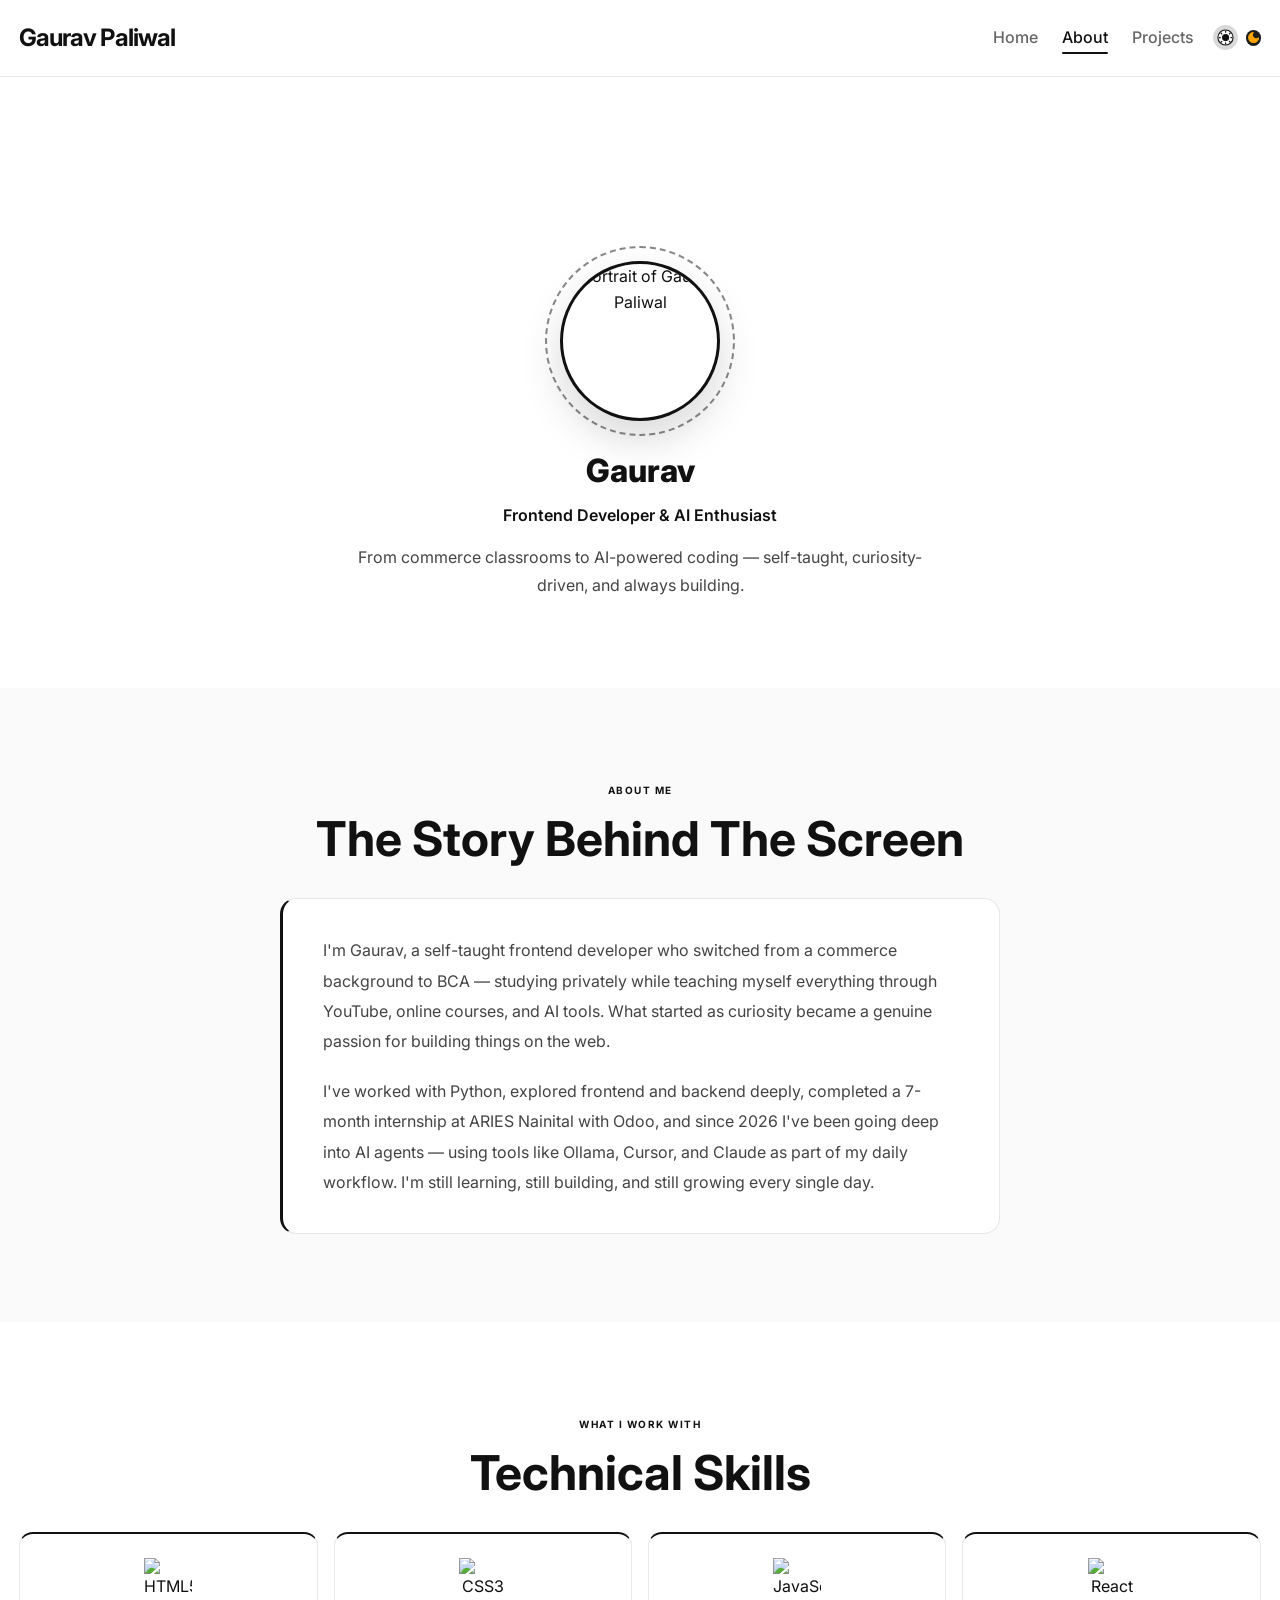
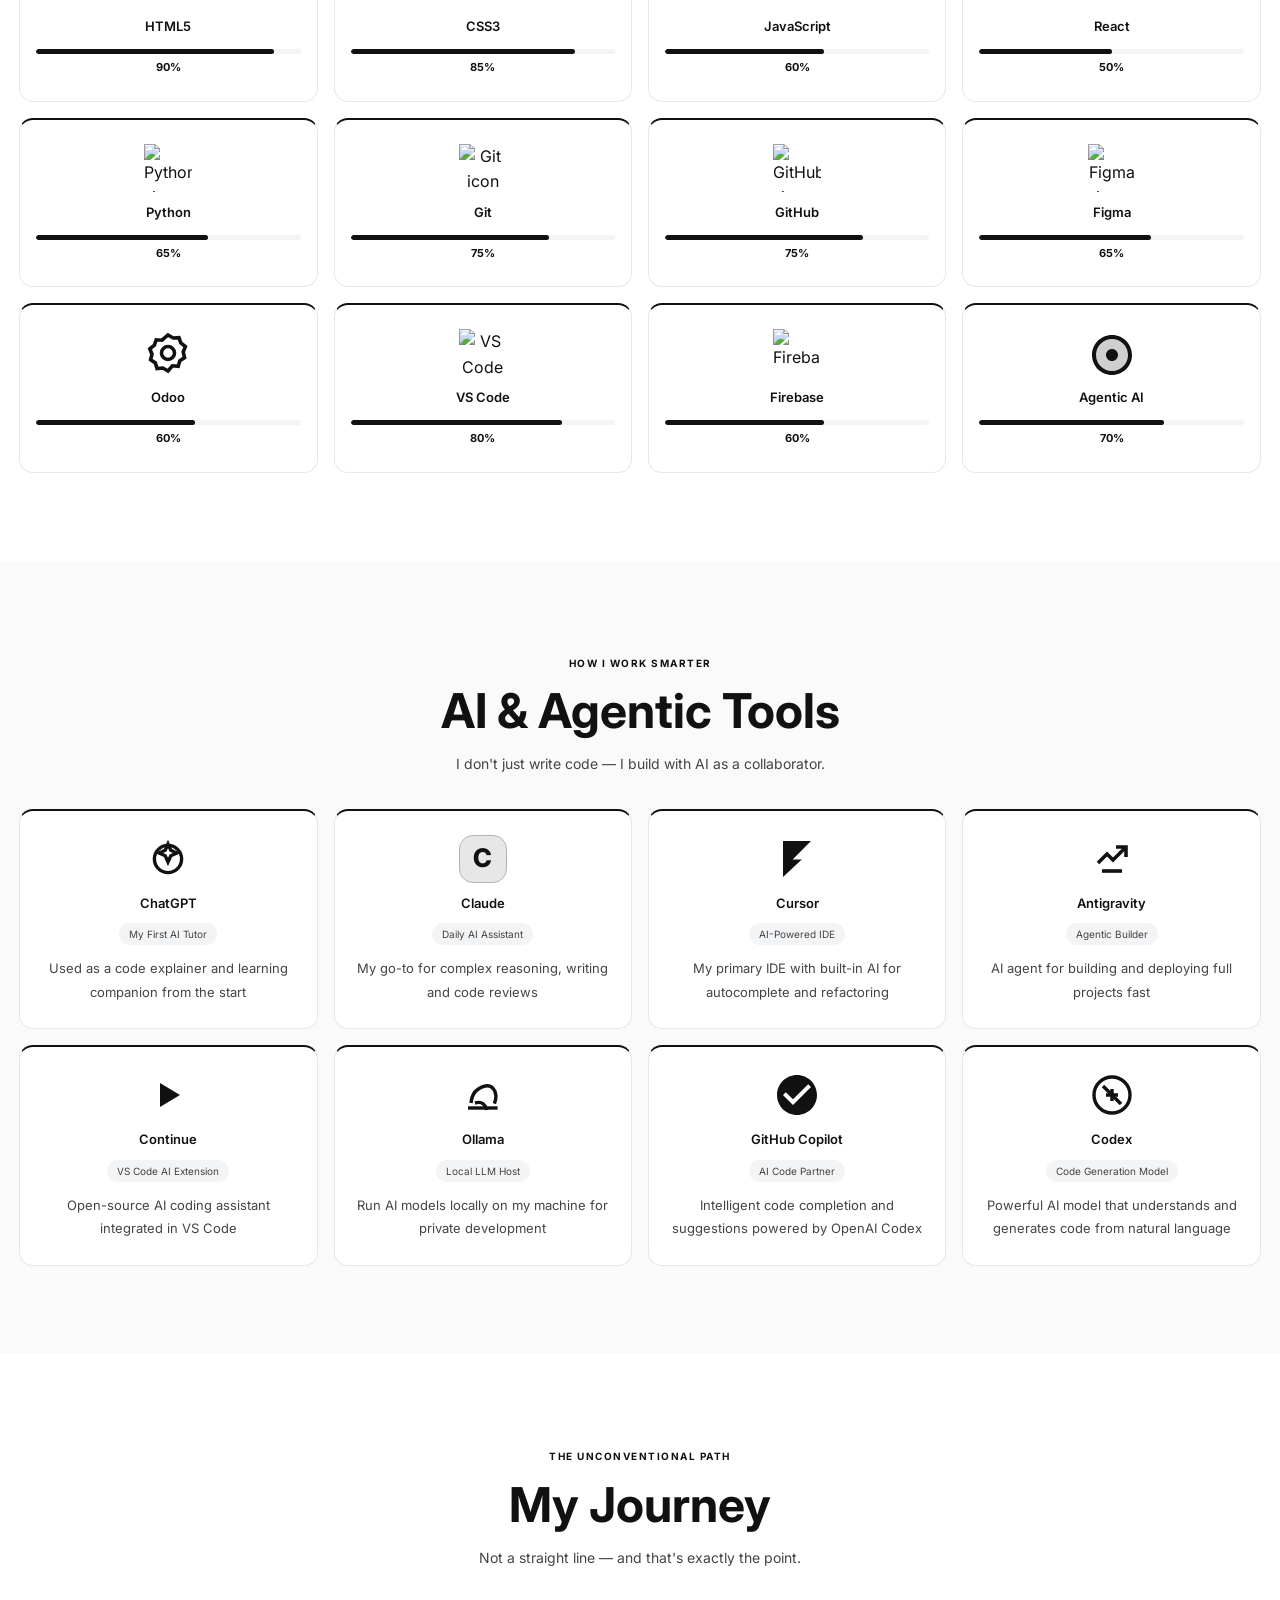
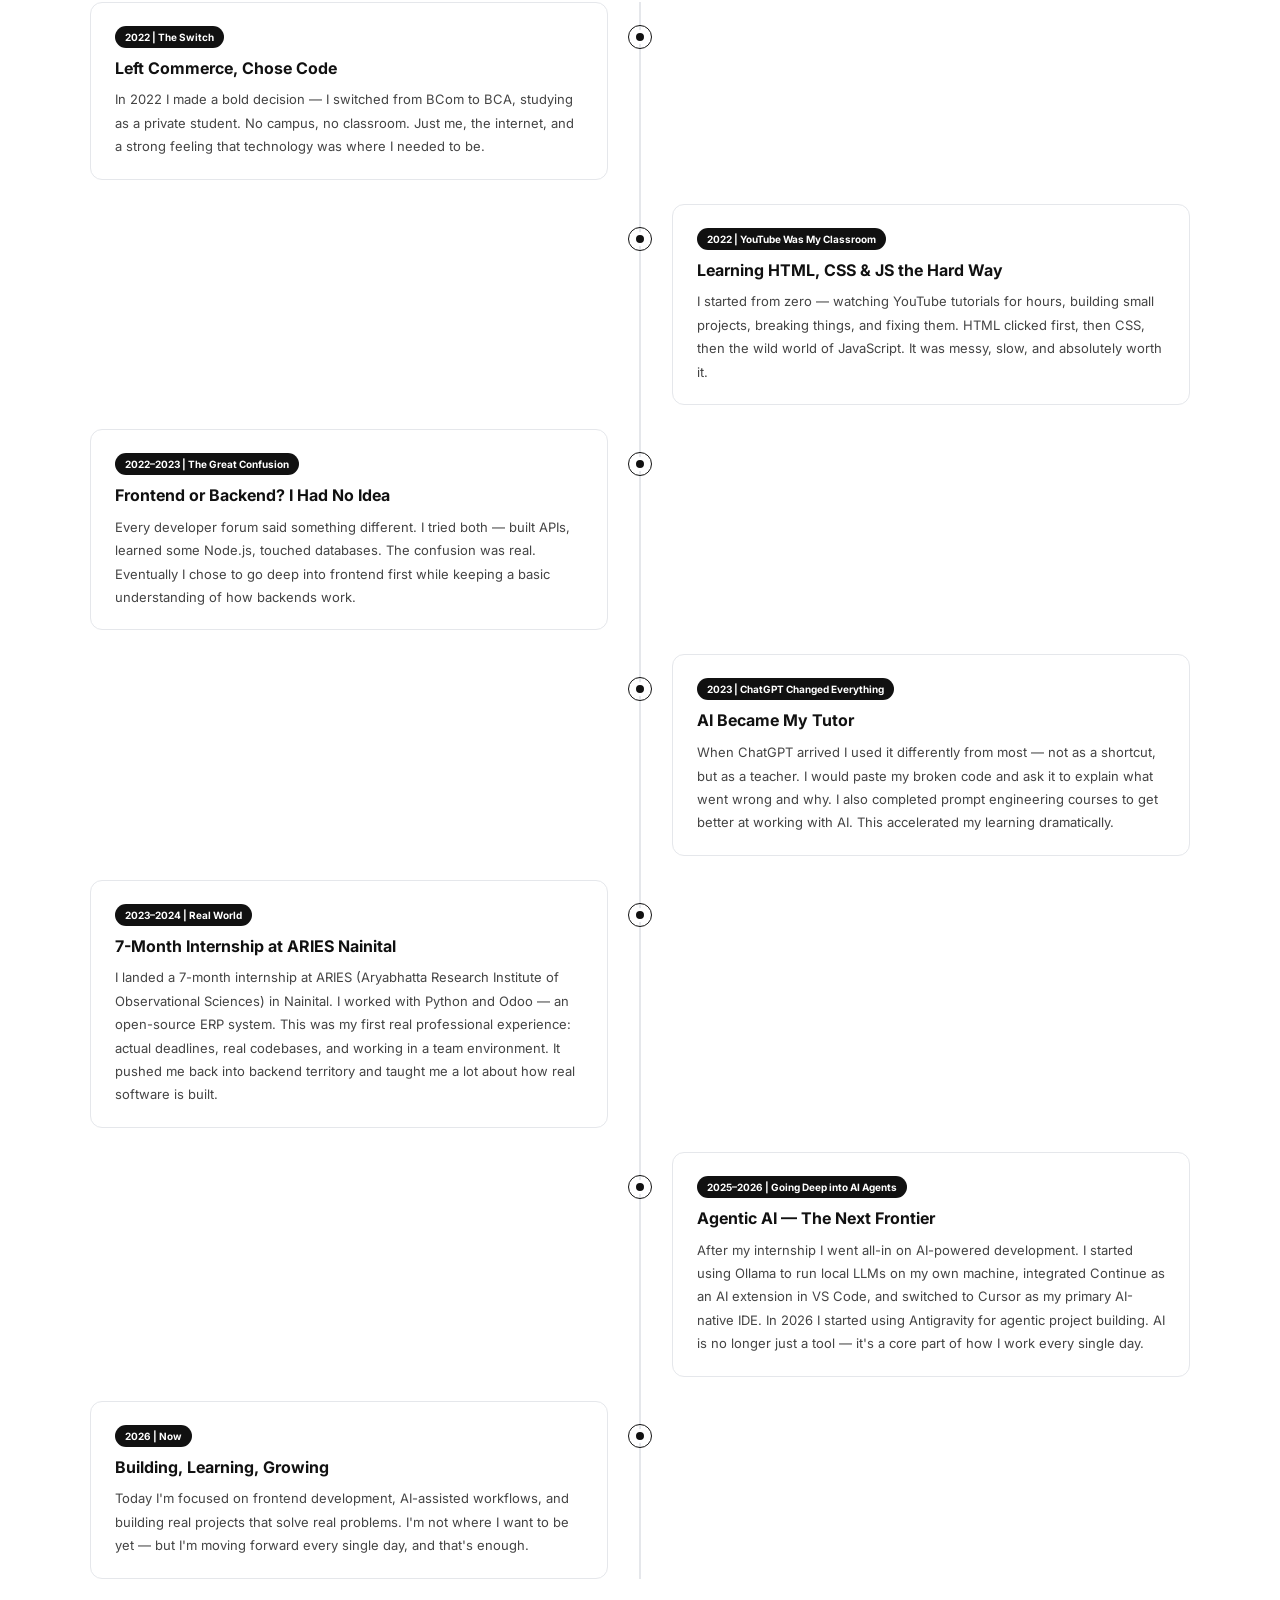
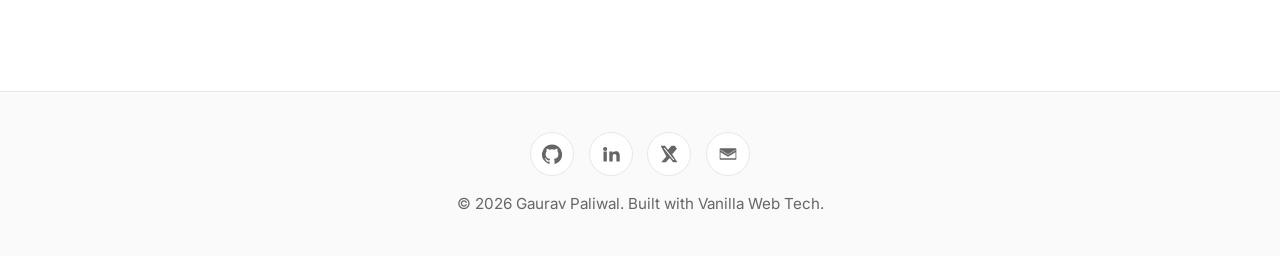
==== commit 1f68a5f4: "honarable section" ====
--- a/about.html
+++ b/about.html
@@ -29,8 +29,12 @@
           </ul>
         </nav>
         <div class="theme-switcher" aria-label="Theme switcher">
-          <button class="theme-dot" type="button" data-set-theme="light" aria-label="Switch to light theme" aria-pressed="false"></button>
-          <button class="theme-dot" type="button" data-set-theme="dark" aria-label="Switch to dark theme" aria-pressed="false"></button>
+          <button class="theme-dot" type="button" data-set-theme="light" aria-label="Switch to light theme" aria-pressed="false">
+            <svg width="12" height="12" viewBox="0 0 24 24" fill="currentColor" aria-hidden="true"><circle cx="12" cy="12" r="5"/><line x1="12" y1="1" x2="12" y2="3"/><line x1="12" y1="21" x2="12" y2="23"/><line x1="4.22" y1="4.22" x2="5.64" y2="5.64"/><line x1="18.36" y1="18.36" x2="19.78" y2="19.78"/><line x1="1" y1="12" x2="3" y2="12"/><line x1="21" y1="12" x2="23" y2="12"/><line x1="4.22" y1="19.78" x2="5.64" y2="18.36"/><line x1="18.36" y1="5.64" x2="19.78" y2="4.22"/></svg>
+          </button>
+          <button class="theme-dot" type="button" data-set-theme="dark" aria-label="Switch to dark theme" aria-pressed="false">
+            <svg width="12" height="12" viewBox="0 0 24 24" fill="currentColor" aria-hidden="true"><path d="M21 12.79A9 9 0 1 1 11.21 3 7 7 0 0 0 21 12.79z"/></svg>
+          </button>
         </div>
       </div>
     </div>
@@ -136,6 +140,23 @@
             <div class="about-tool-track"><div class="about-tool-fill" data-progress="80"></div></div>
             <p class="about-tool-value">80%</p>
           </article>
+          <article class="about-tool-card reveal" style="transition-delay:800ms;">
+            <img class="about-tool-image" src="https://cdn.jsdelivr.net/gh/devicons/devicon/icons/firebase/firebase-plain.svg" alt="Firebase icon">
+            <h3 class="about-tool-name">Firebase</h3>
+            <div class="about-tool-track"><div class="about-tool-fill" data-progress="60"></div></div>
+            <p class="about-tool-value">60%</p>
+          </article>
+          <article class="about-tool-card reveal" style="transition-delay:880ms;">
+            <span class="about-inline-icon" aria-hidden="true">
+              <svg viewBox="0 0 24 24" fill="currentColor" stroke="none">
+                <circle cx="12" cy="12" r="9" opacity="0.2"/>
+                <path d="M12 3C6.48 3 2 7.48 2 13s4.48 10 10 10 10-4.48 10-10S17.52 3 12 3zm0 18c-4.42 0-8-3.58-8-8s3.58-8 8-8 8 3.58 8 8-3.58 8-8 8zm3-8c0 1.66-1.34 3-3 3s-3-1.34-3-3 1.34-3 3-3 3 1.34 3 3z"/>
+              </svg>
+            </span>
+            <h3 class="about-tool-name">Agentic AI</h3>
+            <div class="about-tool-track"><div class="about-tool-fill" data-progress="70"></div></div>
+            <p class="about-tool-value">70%</p>
+          </article>
         </div>
       </div>
     </section>
@@ -208,6 +229,28 @@
             <h3 class="about-tool-name">Ollama</h3>
             <span class="about-use-case">Local LLM Host</span>
             <p class="about-ai-desc">Run AI models locally on my machine for private development</p>
+          </article>
+          <article class="about-tool-card about-ai-card reveal" style="transition-delay:480ms;">
+            <span class="about-inline-icon" aria-hidden="true">
+              <svg viewBox="0 0 24 24" fill="currentColor">
+                <path d="M12 2C6.48 2 2 6.48 2 12s4.48 10 10 10 10-4.48 10-10S17.52 2 12 2zm-2 15l-5-5 1.41-1.41L10 14.17l7.59-7.59L19 8l-9 9z"/>
+              </svg>
+            </span>
+            <h3 class="about-tool-name">GitHub Copilot</h3>
+            <span class="about-use-case">AI Code Partner</span>
+            <p class="about-ai-desc">Intelligent code completion and suggestions powered by OpenAI Codex</p>
+          </article>
+          <article class="about-tool-card about-ai-card reveal" style="transition-delay:560ms;">
+            <span class="about-inline-icon" aria-hidden="true">
+              <svg viewBox="0 0 24 24" fill="none" stroke="currentColor" stroke-width="1.7">
+                <path d="M9 12h6M12 9v6"></path>
+                <circle cx="12" cy="12" r="9"></circle>
+                <path d="M7.5 7.5l9 9"></path>
+              </svg>
+            </span>
+            <h3 class="about-tool-name">Codex</h3>
+            <span class="about-use-case">Code Generation Model</span>
+            <p class="about-ai-desc">Powerful AI model that understands and generates code from natural language</p>
           </article>
         </div>
       </div>
--- a/css/style.css
+++ b/css/style.css
@@ -262,6 +262,18 @@
   position: relative;
   transition: box-shadow 0.25s ease, transform 0.25s ease, border-color 0.25s ease;
   width: 0.95rem;
+  display: flex;
+  align-items: center;
+  justify-content: center;
+}
+
+.theme-dot svg {
+  width: 100%;
+  height: 100%;
+  stroke: currentColor;
+  stroke-linecap: round;
+  stroke-linejoin: round;
+  stroke-width: 2;
 }
 
 .theme-icon-button {
@@ -284,10 +296,12 @@
 .theme-dot[data-set-theme="light"] {
   background: var(--light-dot-fill);
   border-color: var(--light-dot-border);
+  color: var(--light-dot-border);
 }
 
 .theme-dot[data-set-theme="dark"] {
   background: var(--dark-dot-fill);
+  color: #ffa500;
 }
 
 .theme-dot.active {
@@ -2343,3 +2357,175 @@
   }
 
 }
+
+/* AI Tools Section */
+.ai-tools-section {
+  background: linear-gradient(135deg, color-mix(in srgb, var(--accent) 4%, var(--bg)), var(--bg-secondary));
+}
+
+.ai-tools-grid {
+  display: grid;
+  gap: 1.5rem;
+  grid-template-columns: repeat(auto-fit, minmax(280px, 1fr));
+}
+
+.ai-tool-card {
+  background: var(--bg-card);
+  border: 1px solid var(--border);
+  border-radius: 1.25rem;
+  padding: 2rem 1.8rem;
+  text-align: center;
+  transition: all 0.3s ease;
+  display: flex;
+  flex-direction: column;
+  align-items: center;
+  gap: 1rem;
+}
+
+.ai-tool-card:hover {
+  transform: translateY(-8px);
+  box-shadow: 0 20px 40px var(--accent-glow);
+  border-color: color-mix(in srgb, var(--accent) 40%, var(--border));
+}
+
+.ai-tool-icon {
+  font-size: 3.5rem;
+  display: inline-block;
+}
+
+.ai-tool-card h3 {
+  font-size: 1.3rem;
+  margin: 0.5rem 0;
+  background: var(--projects-title-gradient);
+  background-clip: text;
+  color: transparent;
+}
+
+.ai-tool-card p {
+  color: var(--text-muted);
+  font-size: 0.95rem;
+  line-height: 1.6;
+}
+
+/* Honorable Mentions Section */
+.honorable-mentions-section {
+  background: var(--bg-secondary);
+}
+
+.section-subtitle {
+  margin-top: 0.5rem;
+  font-size: 1.05rem;
+  max-width: 600px;
+}
+
+.mini-projects-grid {
+  display: grid;
+  gap: 1.2rem;
+  grid-template-columns: repeat(auto-fill, minmax(300px, 1fr));
+}
+
+.mini-project-card {
+  background: var(--bg-card);
+  border: 1px solid var(--border);
+  border-radius: 1rem;
+  padding: 1.5rem;
+  transition: all 0.28s ease;
+  display: flex;
+  flex-direction: column;
+  gap: 0.8rem;
+  height: 100%;
+}
+
+.mini-project-card:hover {
+  transform: translateY(-6px);
+  box-shadow: 0 16px 36px var(--accent-glow);
+  border-color: color-mix(in srgb, var(--accent) 35%, var(--border));
+}
+
+.mini-project-header {
+  display: flex;
+  align-items: center;
+  gap: 0.8rem;
+}
+
+.mini-project-icon {
+  font-size: 1.8rem;
+  display: inline-flex;
+  align-items: center;
+  justify-content: center;
+  width: 2.5rem;
+  height: 2.5rem;
+  background: color-mix(in srgb, var(--accent) 8%, var(--bg-card));
+  border-radius: 0.6rem;
+}
+
+.mini-project-card h4 {
+  font-size: 1.1rem;
+  margin: 0;
+  color: var(--text);
+}
+
+.mini-project-desc {
+  color: var(--text-muted);
+  font-size: 0.9rem;
+  line-height: 1.5;
+  margin: 0;
+}
+
+.mini-tags {
+  display: flex;
+  flex-wrap: wrap;
+  gap: 0.5rem;
+  margin-top: 0.5rem;
+}
+
+.mini-tag {
+  background: var(--tag-bg);
+  color: var(--tag-text);
+  padding: 0.35rem 0.65rem;
+  border-radius: 0.4rem;
+  font-size: 0.75rem;
+  font-weight: 600;
+  border: 1px solid color-mix(in srgb, var(--accent) 15%, var(--border));
+  transition: all 0.2s ease;
+}
+
+.mini-tag:hover {
+  background: color-mix(in srgb, var(--accent) 12%, var(--tag-bg));
+  border-color: color-mix(in srgb, var(--accent) 30%, var(--border));
+}
+
+/* Skill Icons for Firebase and Agentic AI */
+.icon-firebase {
+  color: #ffa400;
+  mask-image: url("https://cdn.jsdelivr.net/npm/simple-icons@latest/icons/firebase.svg");
+  -webkit-mask-image: url("https://cdn.jsdelivr.net/npm/simple-icons@latest/icons/firebase.svg");
+}
+
+.icon-ai {
+  color: #10a37f;
+  mask-image: url("data:image/svg+xml,%3Csvg xmlns='http://www.w3.org/2000/svg' viewBox='0 0 24 24' fill='currentColor'%3E%3Cpath d='M12 2C6.48 2 2 6.48 2 12s4.48 10 10 10 10-4.48 10-10S17.52 2 12 2zm0 18c-4.42 0-8-3.58-8-8s3.58-8 8-8 8 3.58 8 8-3.58 8-8 8zm3-8c0 1.66-1.34 3-3 3s-3-1.34-3-3 1.34-3 3-3 3 1.34 3 3z'/%3E%3C/svg%3E");
+  -webkit-mask-image: url("data:image/svg+xml,%3Csvg xmlns='http://www.w3.org/2000/svg' viewBox='0 0 24 24' fill='currentColor'%3E%3Cpath d='M12 2C6.48 2 2 6.48 2 12s4.48 10 10 10 10-4.48 10-10S17.52 2 12 2zm0 18c-4.42 0-8-3.58-8-8s3.58-8 8-8 8 3.58 8 8-3.58 8-8 8zm3-8c0 1.66-1.34 3-3 3s-3-1.34-3-3 1.34-3 3-3 3 1.34 3 3z'/%3E%3C/svg%3E");
+}
+
+@media (max-width: 768px) {
+  .ai-tools-grid {
+    grid-template-columns: 1fr;
+  }
+
+  .mini-projects-grid {
+    grid-template-columns: 1fr;
+  }
+
+  .mini-project-card h4 {
+    font-size: 1rem;
+  }
+
+  .ai-tool-card h3 {
+    font-size: 1.1rem;
+  }
+
+  .ai-tool-icon {
+    font-size: 2.8rem;
+  }
+}
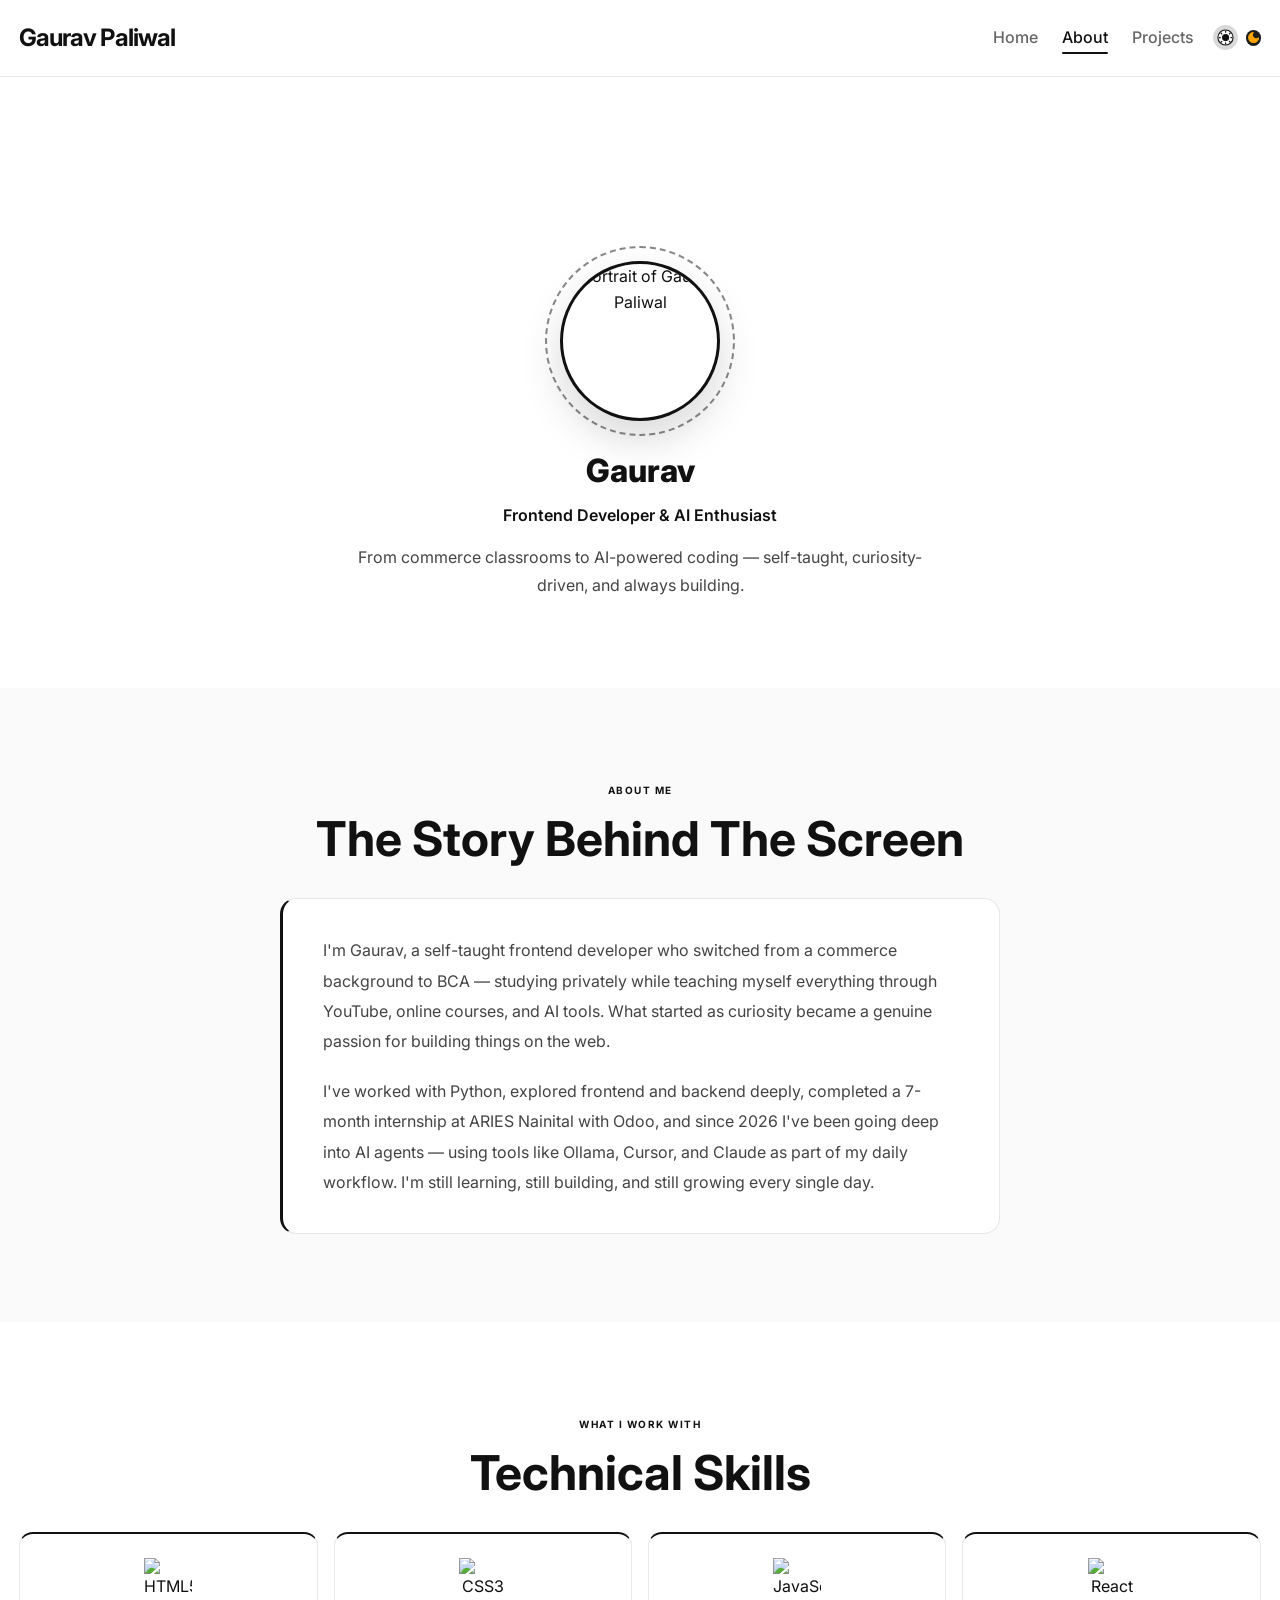
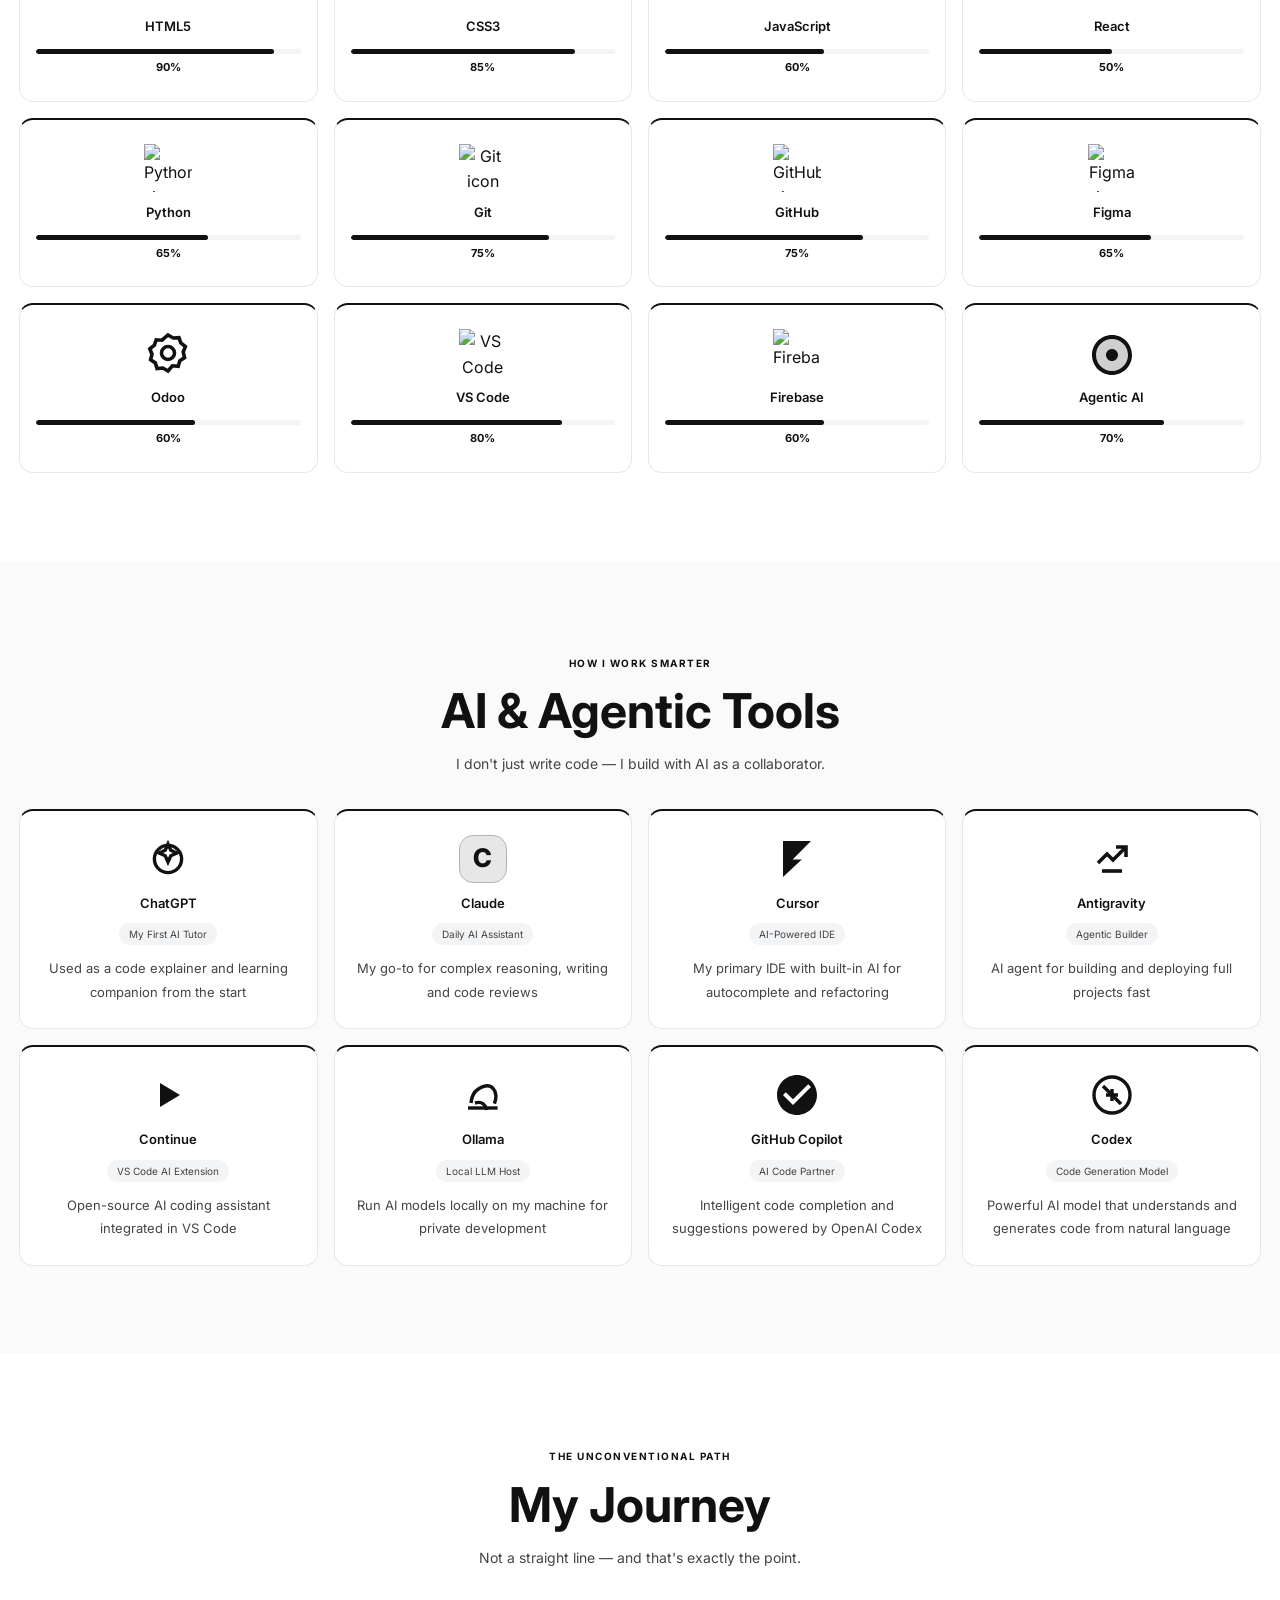
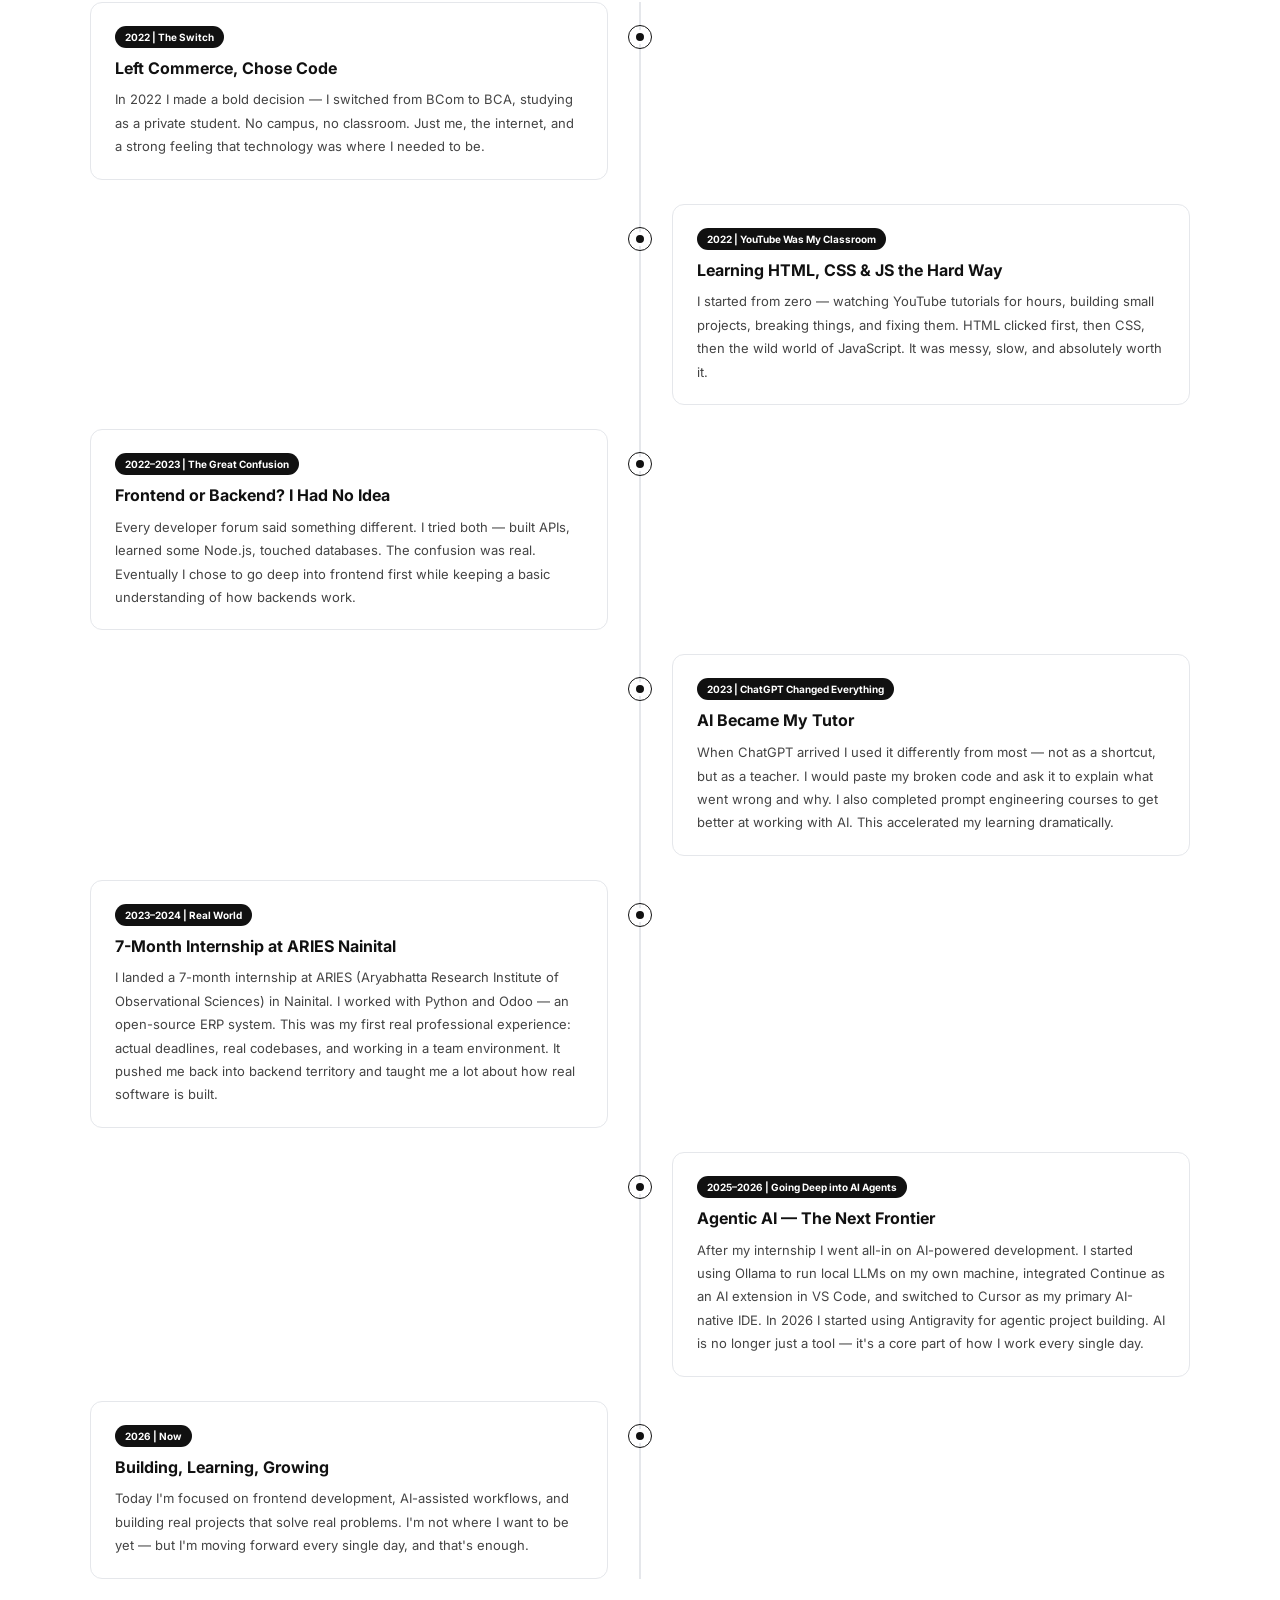
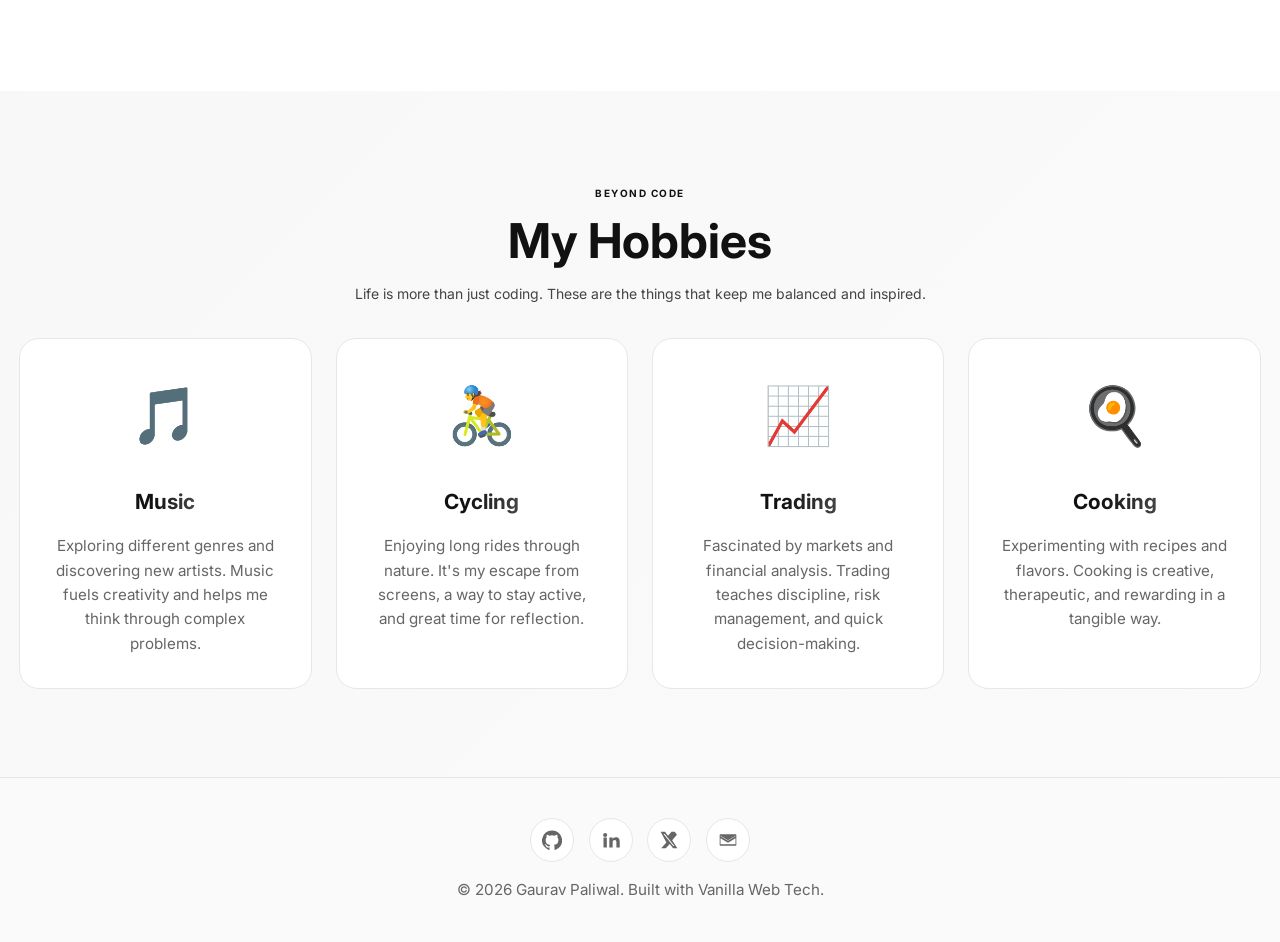
==== commit 118ebf7b: "hobbies" ====
--- a/about.html
+++ b/about.html
@@ -323,6 +323,38 @@
         </div>
       </div>
     </section>
+
+    <section class="section about-hobbies-section">
+      <div class="container">
+        <div class="about-section-head reveal">
+          <span class="about-eyebrow">Beyond Code</span>
+          <h2 class="about-section-title">My Hobbies</h2>
+          <p class="about-section-intro">Life is more than just coding. These are the things that keep me balanced and inspired.</p>
+        </div>
+        <div class="hobbies-grid">
+          <article class="hobby-card reveal">
+            <div class="hobby-icon">🎵</div>
+            <h3 class="hobby-title">Music</h3>
+            <p class="hobby-desc">Exploring different genres and discovering new artists. Music fuels creativity and helps me think through complex problems.</p>
+          </article>
+          <article class="hobby-card reveal">
+            <div class="hobby-icon">🚴</div>
+            <h3 class="hobby-title">Cycling</h3>
+            <p class="hobby-desc">Enjoying long rides through nature. It's my escape from screens, a way to stay active, and great time for reflection.</p>
+          </article>
+          <article class="hobby-card reveal">
+            <div class="hobby-icon">📈</div>
+            <h3 class="hobby-title">Trading</h3>
+            <p class="hobby-desc">Fascinated by markets and financial analysis. Trading teaches discipline, risk management, and quick decision-making.</p>
+          </article>
+          <article class="hobby-card reveal">
+            <div class="hobby-icon">🍳</div>
+            <h3 class="hobby-title">Cooking</h3>
+            <p class="hobby-desc">Experimenting with recipes and flavors. Cooking is creative, therapeutic, and rewarding in a tangible way.</p>
+          </article>
+        </div>
+      </div>
+    </section>
   </main>
 
   <footer class="footer">
--- a/css/style.css
+++ b/css/style.css
@@ -2358,6 +2358,109 @@
 
 }
 
+/* Hobbies Section */
+.about-hobbies-section {
+  background: linear-gradient(135deg, color-mix(in srgb, var(--accent) 3%, var(--bg)), var(--bg-secondary));
+}
+
+.hobbies-grid {
+  display: grid;
+  gap: 1.5rem;
+  grid-template-columns: repeat(auto-fit, minmax(260px, 1fr));
+}
+
+.hobby-card {
+  background: var(--bg-card);
+  border: 1px solid var(--border);
+  border-radius: 1.25rem;
+  padding: 2rem 1.8rem;
+  text-align: center;
+  transition: all 0.35s ease;
+  display: flex;
+  flex-direction: column;
+  align-items: center;
+  gap: 1rem;
+  position: relative;
+  overflow: hidden;
+}
+
+.hobby-card::before {
+  content: "";
+  position: absolute;
+  top: 0;
+  left: 0;
+  right: 0;
+  bottom: 0;
+  background: linear-gradient(135deg, color-mix(in srgb, var(--accent) 5%, transparent), transparent);
+  opacity: 0;
+  transition: opacity 0.35s ease;
+  pointer-events: none;
+  z-index: 0;
+}
+
+.hobby-card:hover {
+  transform: translateY(-10px);
+  box-shadow: 0 24px 48px var(--accent-glow);
+  border-color: color-mix(in srgb, var(--accent) 45%, var(--border));
+}
+
+.hobby-card:hover::before {
+  opacity: 1;
+}
+
+.hobby-icon {
+  font-size: 3.5rem;
+  display: inline-block;
+  transition: transform 0.35s ease;
+  z-index: 1;
+}
+
+.hobby-card:hover .hobby-icon {
+  transform: scale(1.15) rotate(8deg);
+}
+
+.hobby-title {
+  font-size: 1.3rem;
+  margin: 0.5rem 0 0;
+  background: var(--projects-title-gradient);
+  background-clip: text;
+  color: transparent;
+  font-weight: 700;
+  z-index: 1;
+  position: relative;
+}
+
+.hobby-desc {
+  color: var(--text-muted);
+  font-size: 0.95rem;
+  line-height: 1.6;
+  margin: 0;
+  z-index: 1;
+  position: relative;
+}
+
+@media (max-width: 768px) {
+  .hobbies-grid {
+    grid-template-columns: repeat(auto-fit, minmax(220px, 1fr));
+  }
+
+  .hobby-card {
+    padding: 1.5rem 1.2rem;
+  }
+
+  .hobby-icon {
+    font-size: 3rem;
+  }
+
+  .hobby-title {
+    font-size: 1.1rem;
+  }
+
+  .hobby-desc {
+    font-size: 0.9rem;
+  }
+}
+
 /* AI Tools Section */
 .ai-tools-section {
   background: linear-gradient(135deg, color-mix(in srgb, var(--accent) 4%, var(--bg)), var(--bg-secondary));
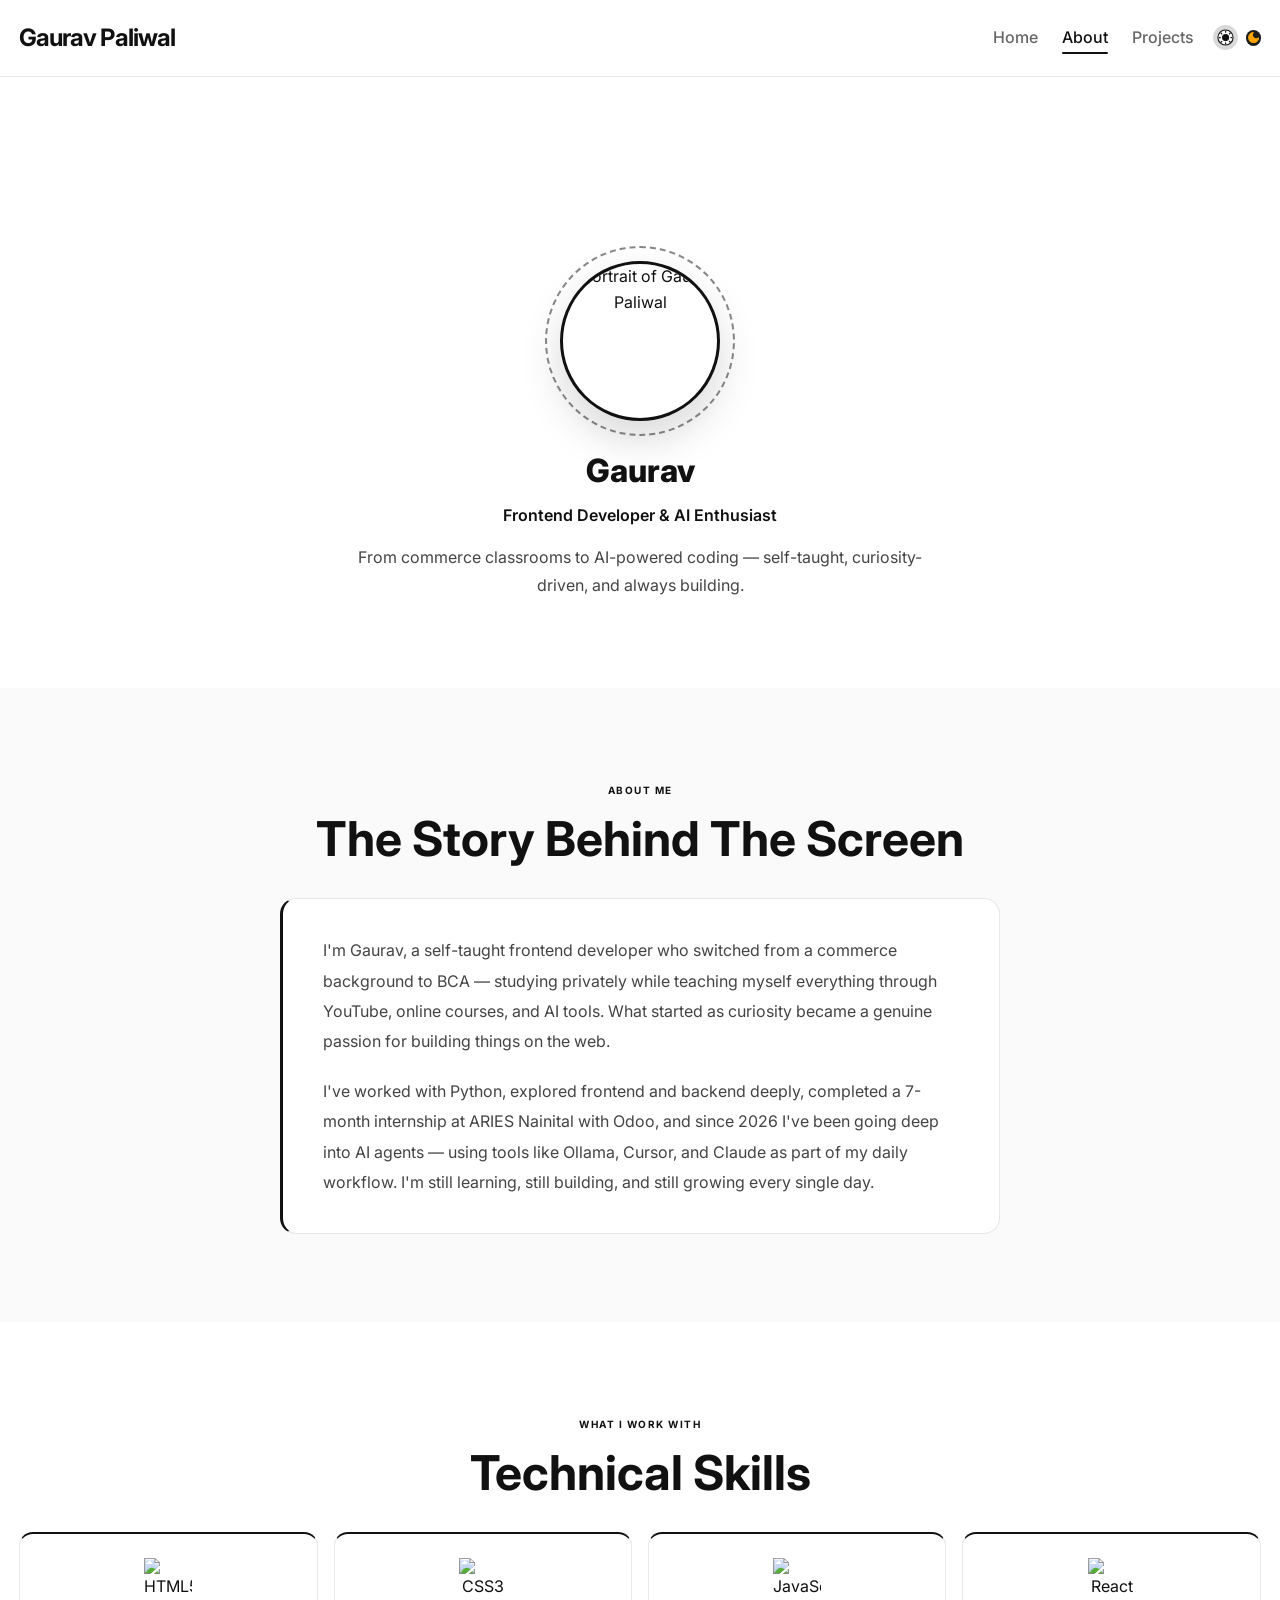
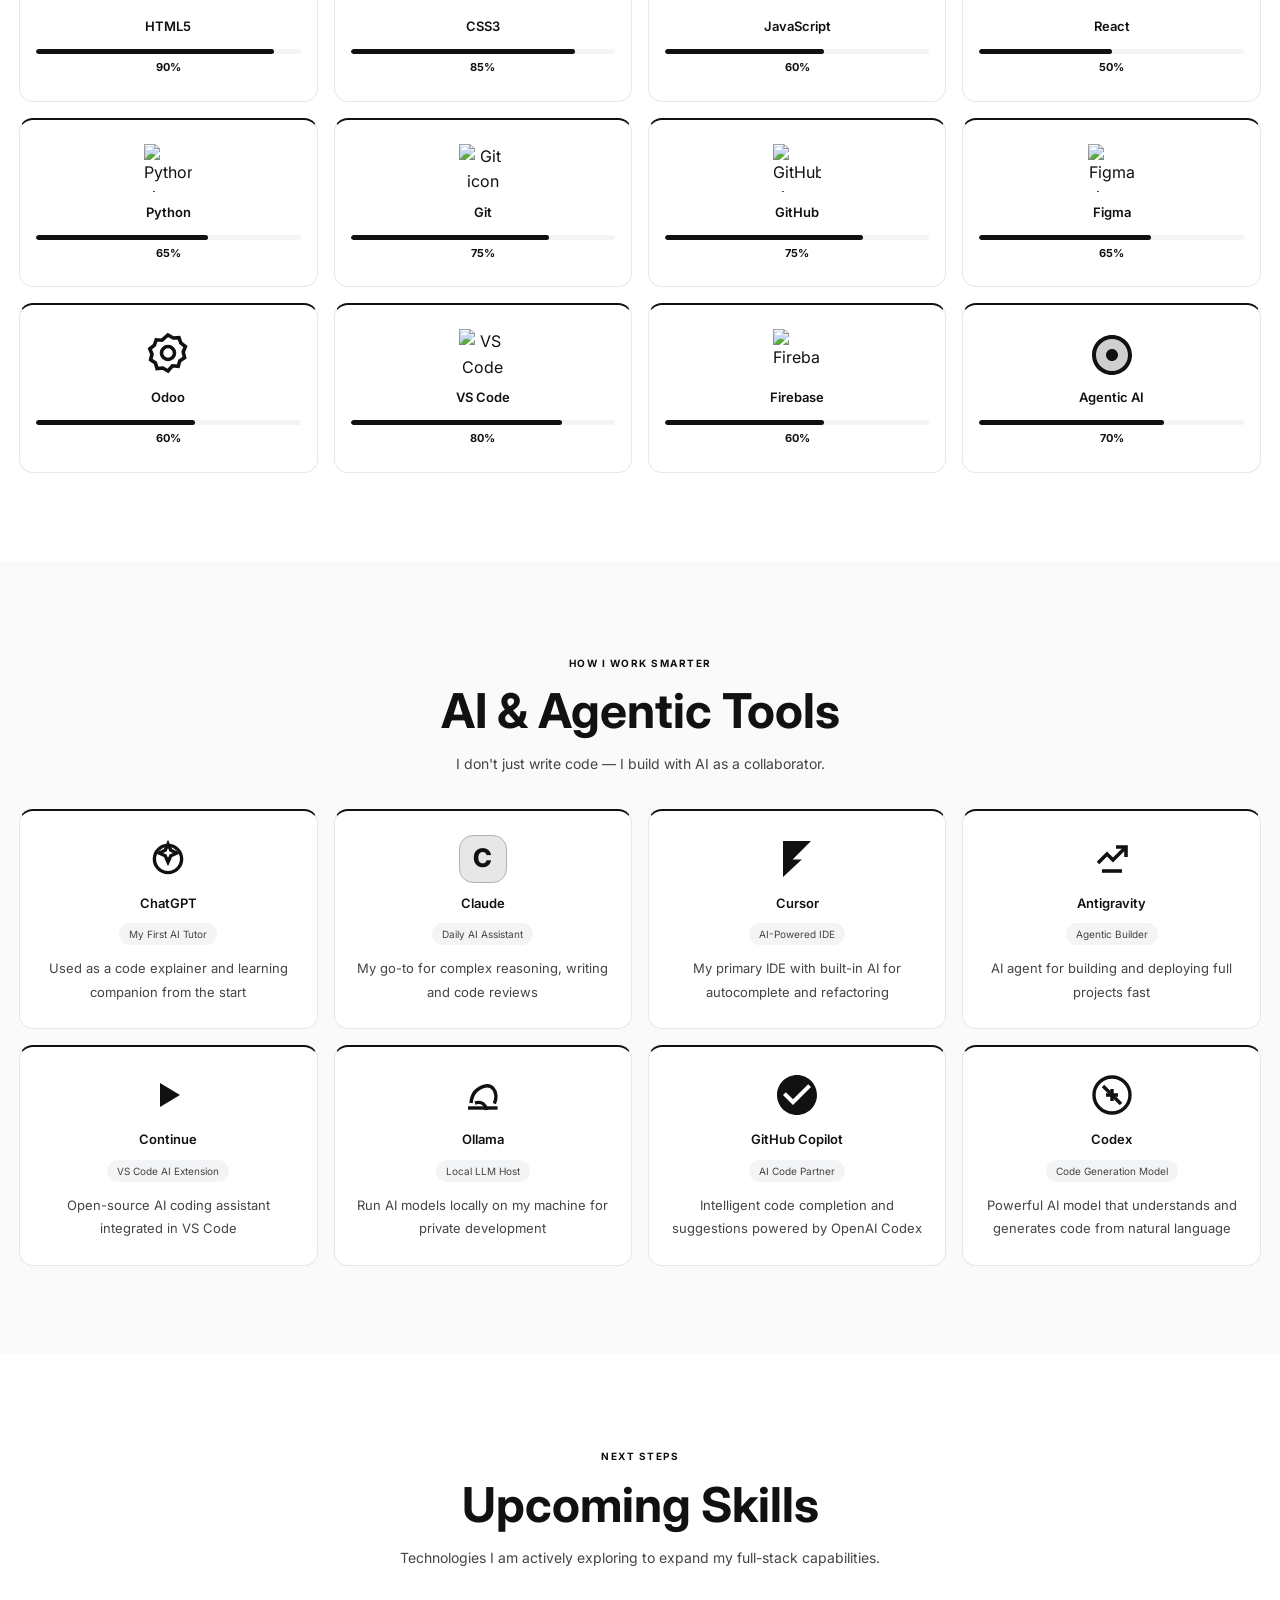
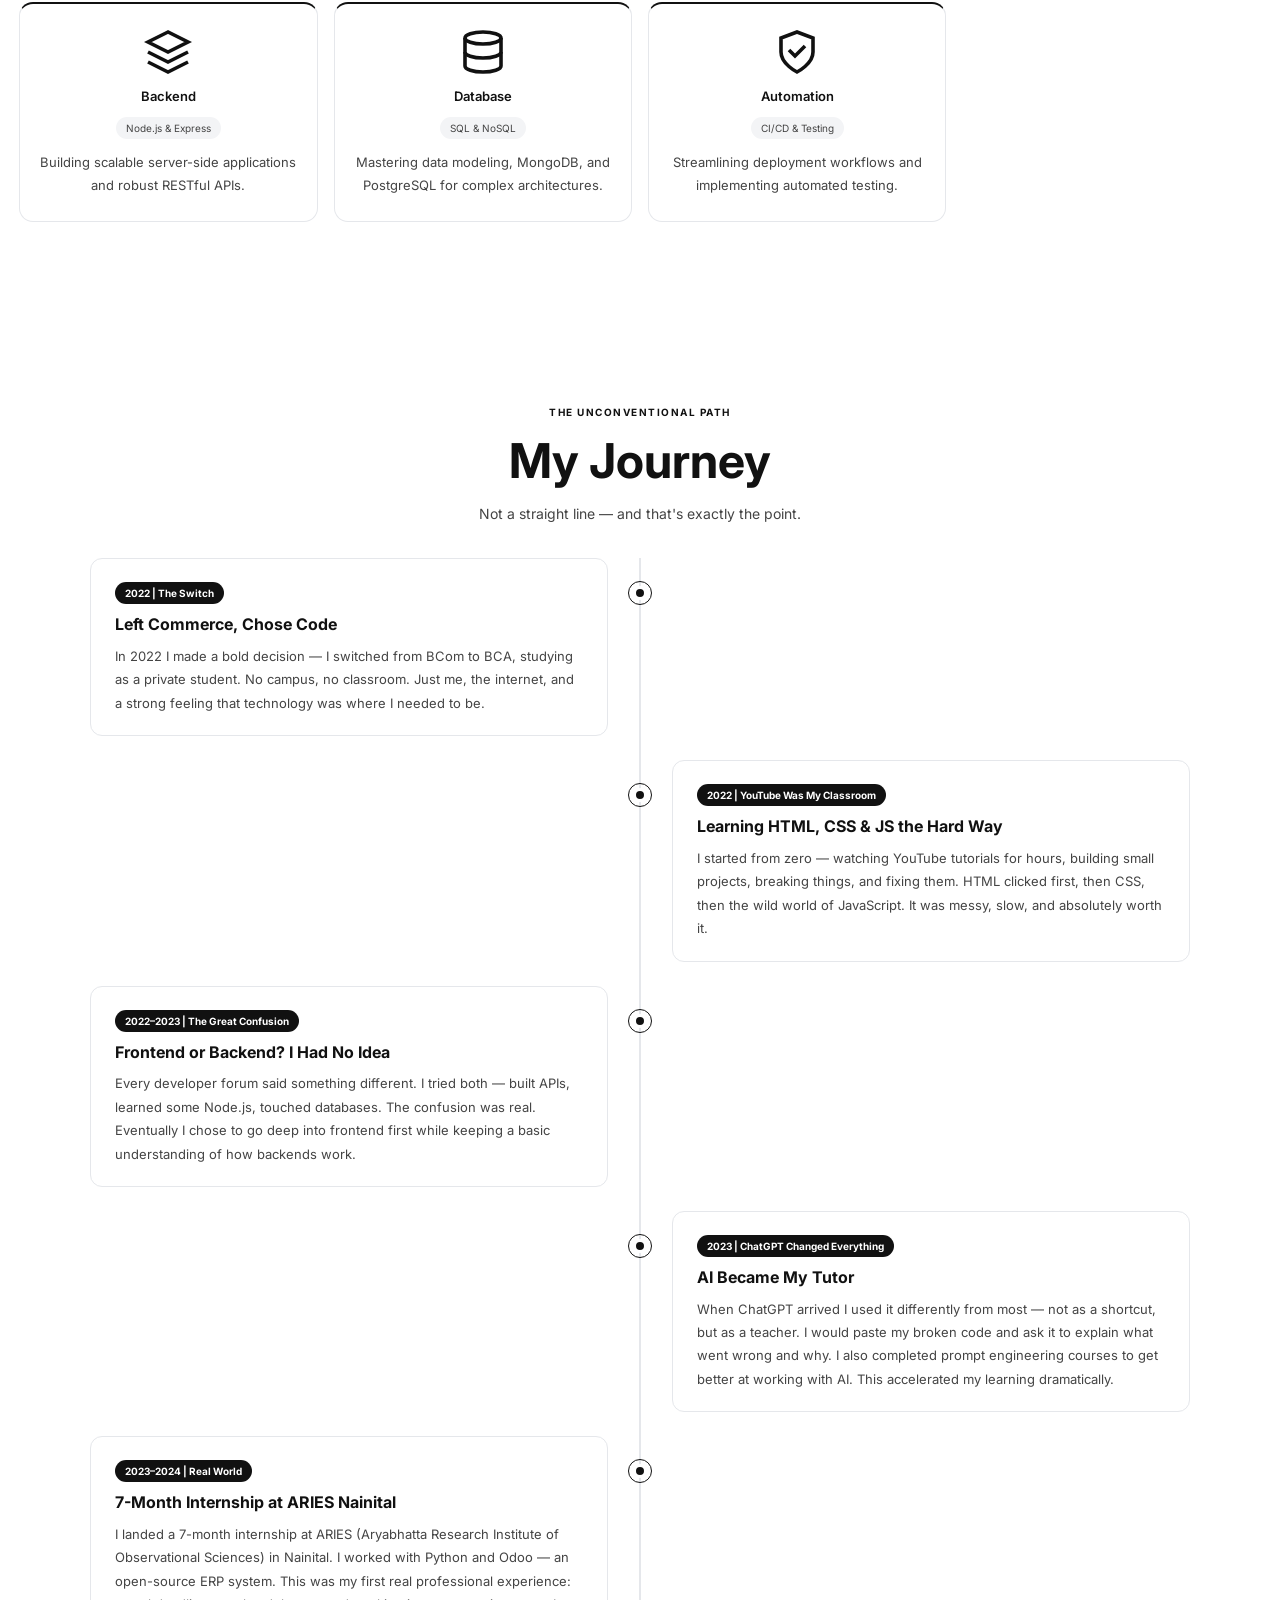
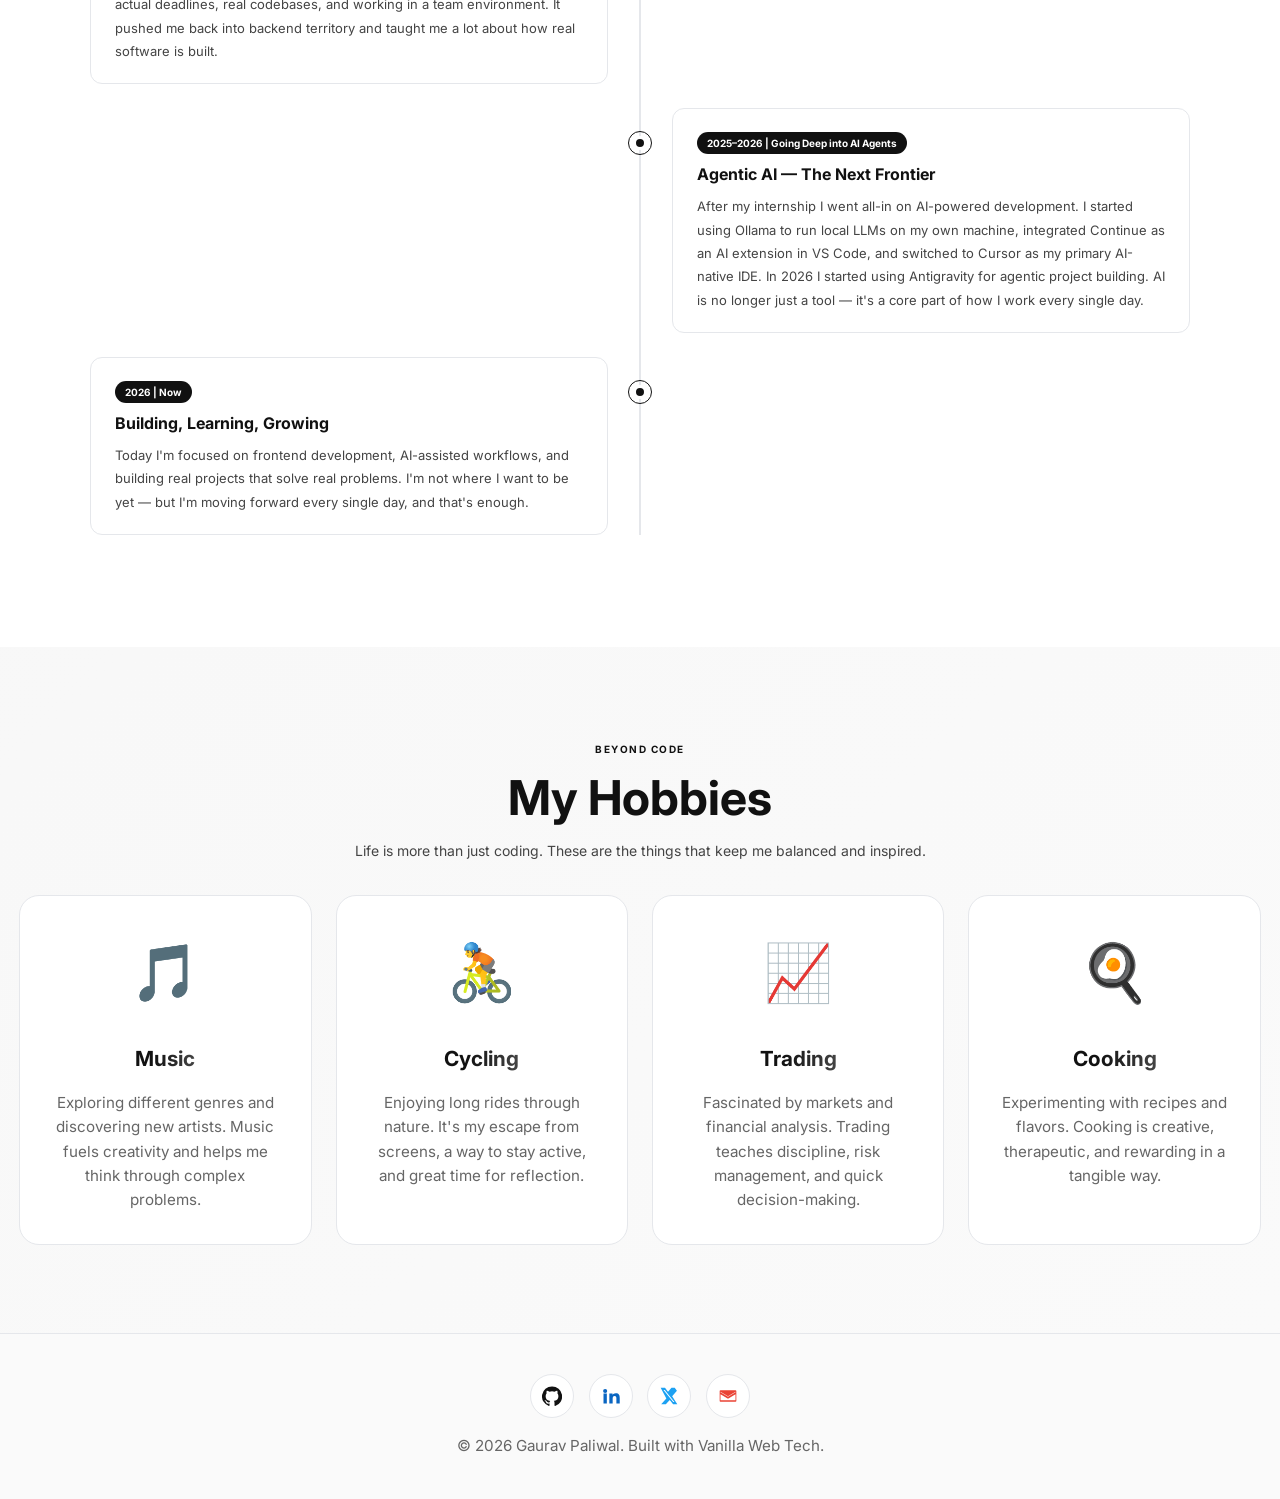
==== commit d22ec5b2: "final changes" ====
--- a/about.html
+++ b/about.html
@@ -256,6 +256,51 @@
       </div>
     </section>
 
+    <section class="section about-upcoming-section">
+      <div class="container">
+        <div class="about-section-head reveal">
+          <span class="about-eyebrow">Next Steps</span>
+          <h2 class="about-section-title">Upcoming Skills</h2>
+          <p class="about-section-intro">Technologies I am actively exploring to expand my full-stack capabilities.</p>
+        </div>
+        <div class="about-tools-grid">
+          <article class="about-tool-card about-ai-card reveal" style="transition-delay:0ms;">
+            <span class="about-inline-icon" aria-hidden="true">
+              <svg viewBox="0 0 24 24" fill="none" stroke="currentColor" stroke-width="1.8">
+                <path d="M12 2L2 7l10 5 10-5-10-5zM2 17l10 5 10-5M2 12l10 5 10-5"></path>
+              </svg>
+            </span>
+            <h3 class="about-tool-name">Backend</h3>
+            <span class="about-use-case">Node.js &amp; Express</span>
+            <p class="about-ai-desc">Building scalable server-side applications and robust RESTful APIs.</p>
+          </article>
+          <article class="about-tool-card about-ai-card reveal" style="transition-delay:80ms;">
+            <span class="about-inline-icon" aria-hidden="true">
+              <svg viewBox="0 0 24 24" fill="none" stroke="currentColor" stroke-width="1.8">
+                <ellipse cx="12" cy="5" rx="9" ry="3"></ellipse>
+                <path d="M21 12c0 1.66-4 3-9 3s-9-1.34-9-3"></path>
+                <path d="M3 5v14c0 1.66 4 3 9 3s9-1.34 9-3V5"></path>
+              </svg>
+            </span>
+            <h3 class="about-tool-name">Database</h3>
+            <span class="about-use-case">SQL &amp; NoSQL</span>
+            <p class="about-ai-desc">Mastering data modeling, MongoDB, and PostgreSQL for complex architectures.</p>
+          </article>
+          <article class="about-tool-card about-ai-card reveal" style="transition-delay:160ms;">
+            <span class="about-inline-icon" aria-hidden="true">
+              <svg viewBox="0 0 24 24" fill="none" stroke="currentColor" stroke-width="1.8">
+                <path d="M12 22s8-4 8-10V5l-8-3-8 3v7c0 6 8 10 8 10z"></path>
+                <path d="M8 11l3 3 5-5"></path>
+              </svg>
+            </span>
+            <h3 class="about-tool-name">Automation</h3>
+            <span class="about-use-case">CI/CD &amp; Testing</span>
+            <p class="about-ai-desc">Streamlining deployment workflows and implementing automated testing.</p>
+          </article>
+        </div>
+      </div>
+    </section>
+
     <section class="section about-journey-section">
       <div class="container">
         <div class="timeline-header reveal">
@@ -360,16 +405,16 @@
   <footer class="footer">
     <div class="container footer-inner">
       <div class="social-links">
-        <a class="social-link" href="https://github.com" target="_blank" rel="noreferrer" aria-label="GitHub">
+        <a class="social-link" href="https://github.com" target="_blank" rel="noreferrer" aria-label="GitHub" style="color: var(--text);">
           <svg width="20" height="20" viewBox="0 0 24 24" fill="currentColor" aria-hidden="true"><path d="M12 .5a12 12 0 0 0-3.79 23.39c.6.11.82-.26.82-.58v-2.24c-3.34.73-4.04-1.41-4.04-1.41-.55-1.37-1.33-1.73-1.33-1.73-1.09-.73.08-.72.08-.72 1.2.09 1.84 1.23 1.84 1.23 1.08 1.83 2.82 1.3 3.51.99.11-.77.42-1.29.76-1.58-2.67-.3-5.47-1.31-5.47-5.86 0-1.3.47-2.36 1.23-3.19-.12-.3-.53-1.54.12-3.21 0 0 1.01-.32 3.3 1.22a11.48 11.48 0 0 1 6 0c2.29-1.54 3.3-1.22 3.3-1.22.65 1.67.24 2.91.12 3.21.77.83 1.23 1.89 1.23 3.19 0 4.56-2.81 5.56-5.49 5.85.43.37.82 1.1.82 2.22v3.29c0 .32.22.69.83.58A12 12 0 0 0 12 .5Z"/></svg>
         </a>
-        <a class="social-link" href="https://linkedin.com" target="_blank" rel="noreferrer" aria-label="LinkedIn">
+        <a class="social-link" href="https://linkedin.com" target="_blank" rel="noreferrer" aria-label="LinkedIn" style="color: #0A66C2;">
           <svg width="20" height="20" viewBox="0 0 24 24" fill="currentColor" aria-hidden="true"><path d="M4.98 3.5A2.48 2.48 0 1 0 5 8.46a2.48 2.48 0 0 0-.02-4.96ZM3 9h4v12H3Zm7 0h3.83v1.64h.05c.53-1.01 1.84-2.08 3.79-2.08 4.05 0 4.8 2.5 4.8 5.76V21h-4v-5.89c0-1.4-.03-3.2-2.08-3.2-2.08 0-2.4 1.52-2.4 3.1V21h-4Z"/></svg>
         </a>
-        <a class="social-link" href="https://twitter.com" target="_blank" rel="noreferrer" aria-label="Twitter/X">
+        <a class="social-link" href="https://twitter.com" target="_blank" rel="noreferrer" aria-label="Twitter/X" style="color: #1DA1F2;">
           <svg width="20" height="20" viewBox="0 0 24 24" fill="currentColor" aria-hidden="true"><path d="m18.9 2 2.6 3.7-5.7 6.5L22 22h-5.1l-4-5.2L8.2 22H2.6l6.2-7.1L2 2h5.2l3.6 4.8L15 2Zm-1.8 17.1h1.4L6.9 4.8H5.4Z"/></svg>
         </a>
-        <a class="social-link" href="mailto:gaurav@example.com" aria-label="Email">
+        <a class="social-link" href="mailto:gp253056@gmail.com" aria-label="Email" style="color: #EA4335;">
           <svg width="20" height="20" viewBox="0 0 24 24" fill="currentColor" aria-hidden="true"><path d="M3 5h18a1 1 0 0 1 1 1v12a1 1 0 0 1-1 1H3a1 1 0 0 1-1-1V6a1 1 0 0 1 1-1Zm0 2v.51l9 5.4 9-5.4V7l-9 5.4L3 7Zm18 10V9.84l-8.48 5.09a1 1 0 0 1-1.04 0L3 9.84V17h18Z"/></svg>
         </a>
       </div>
